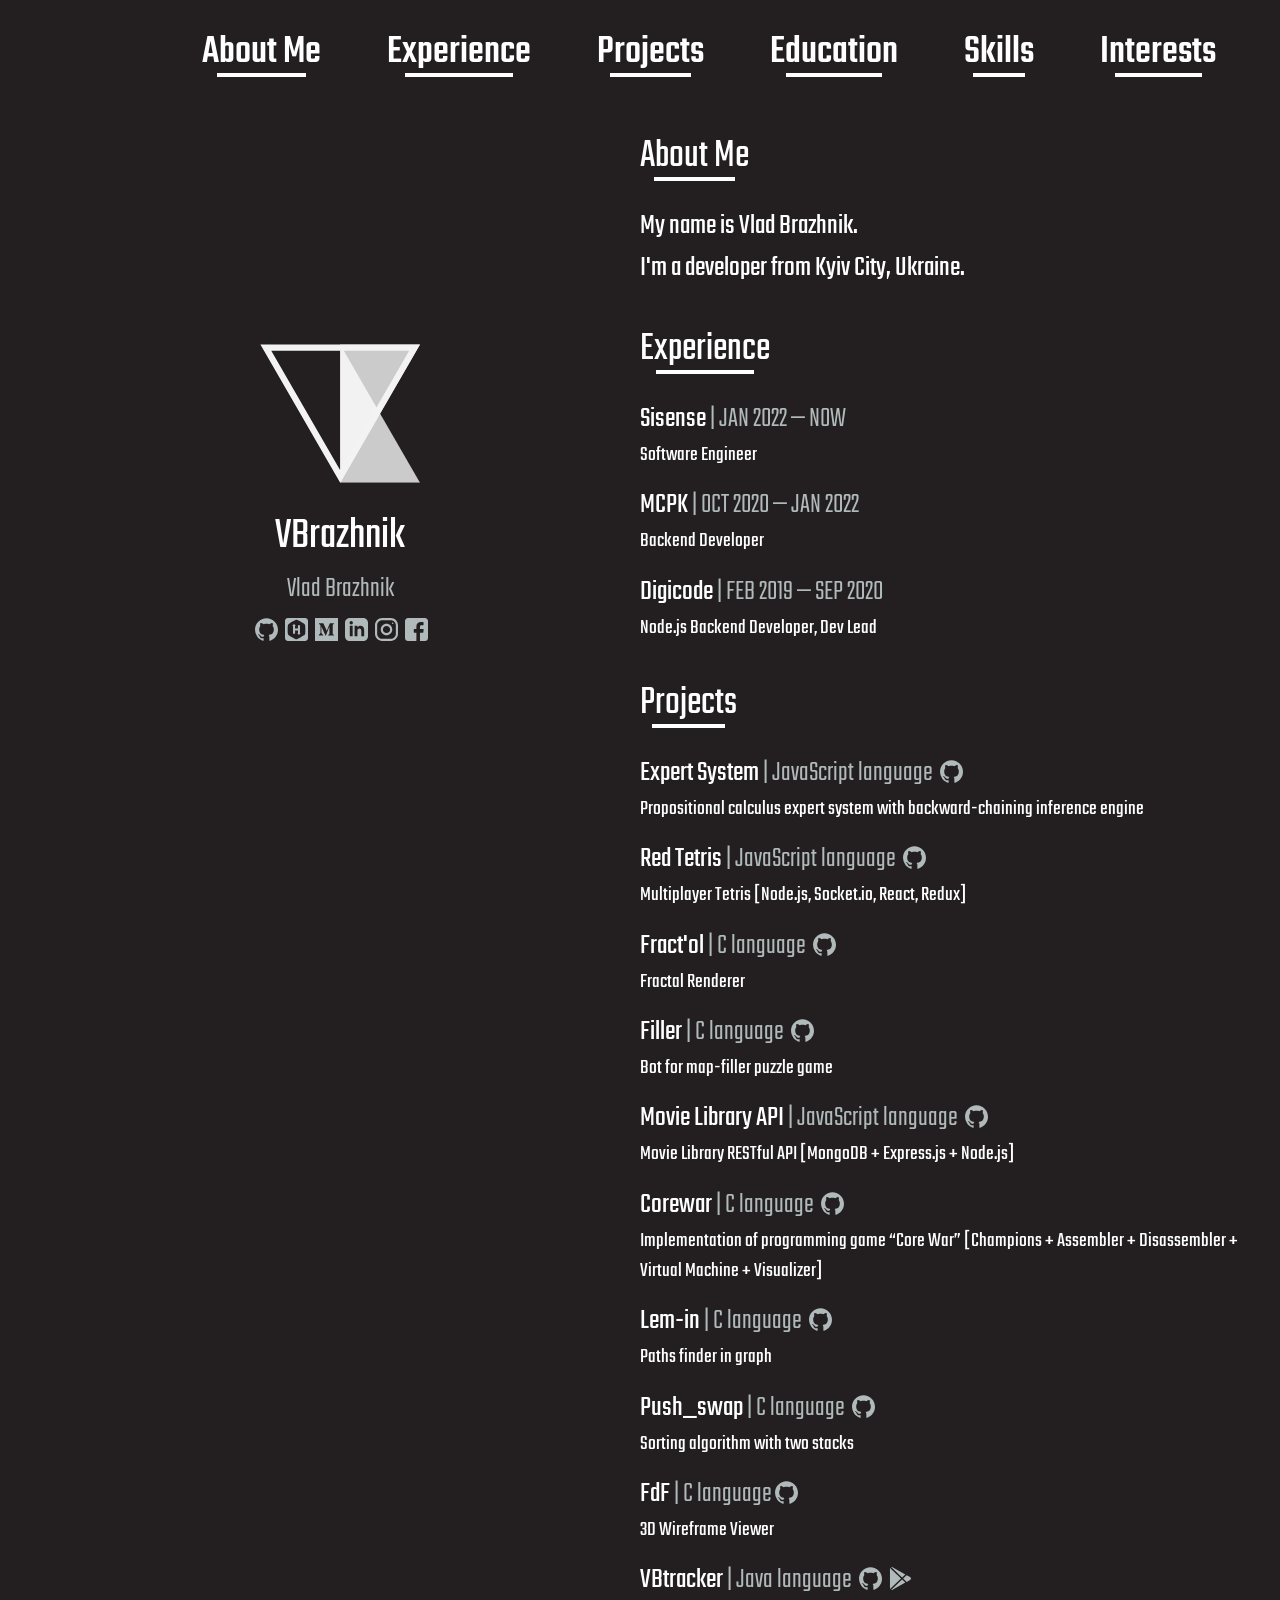
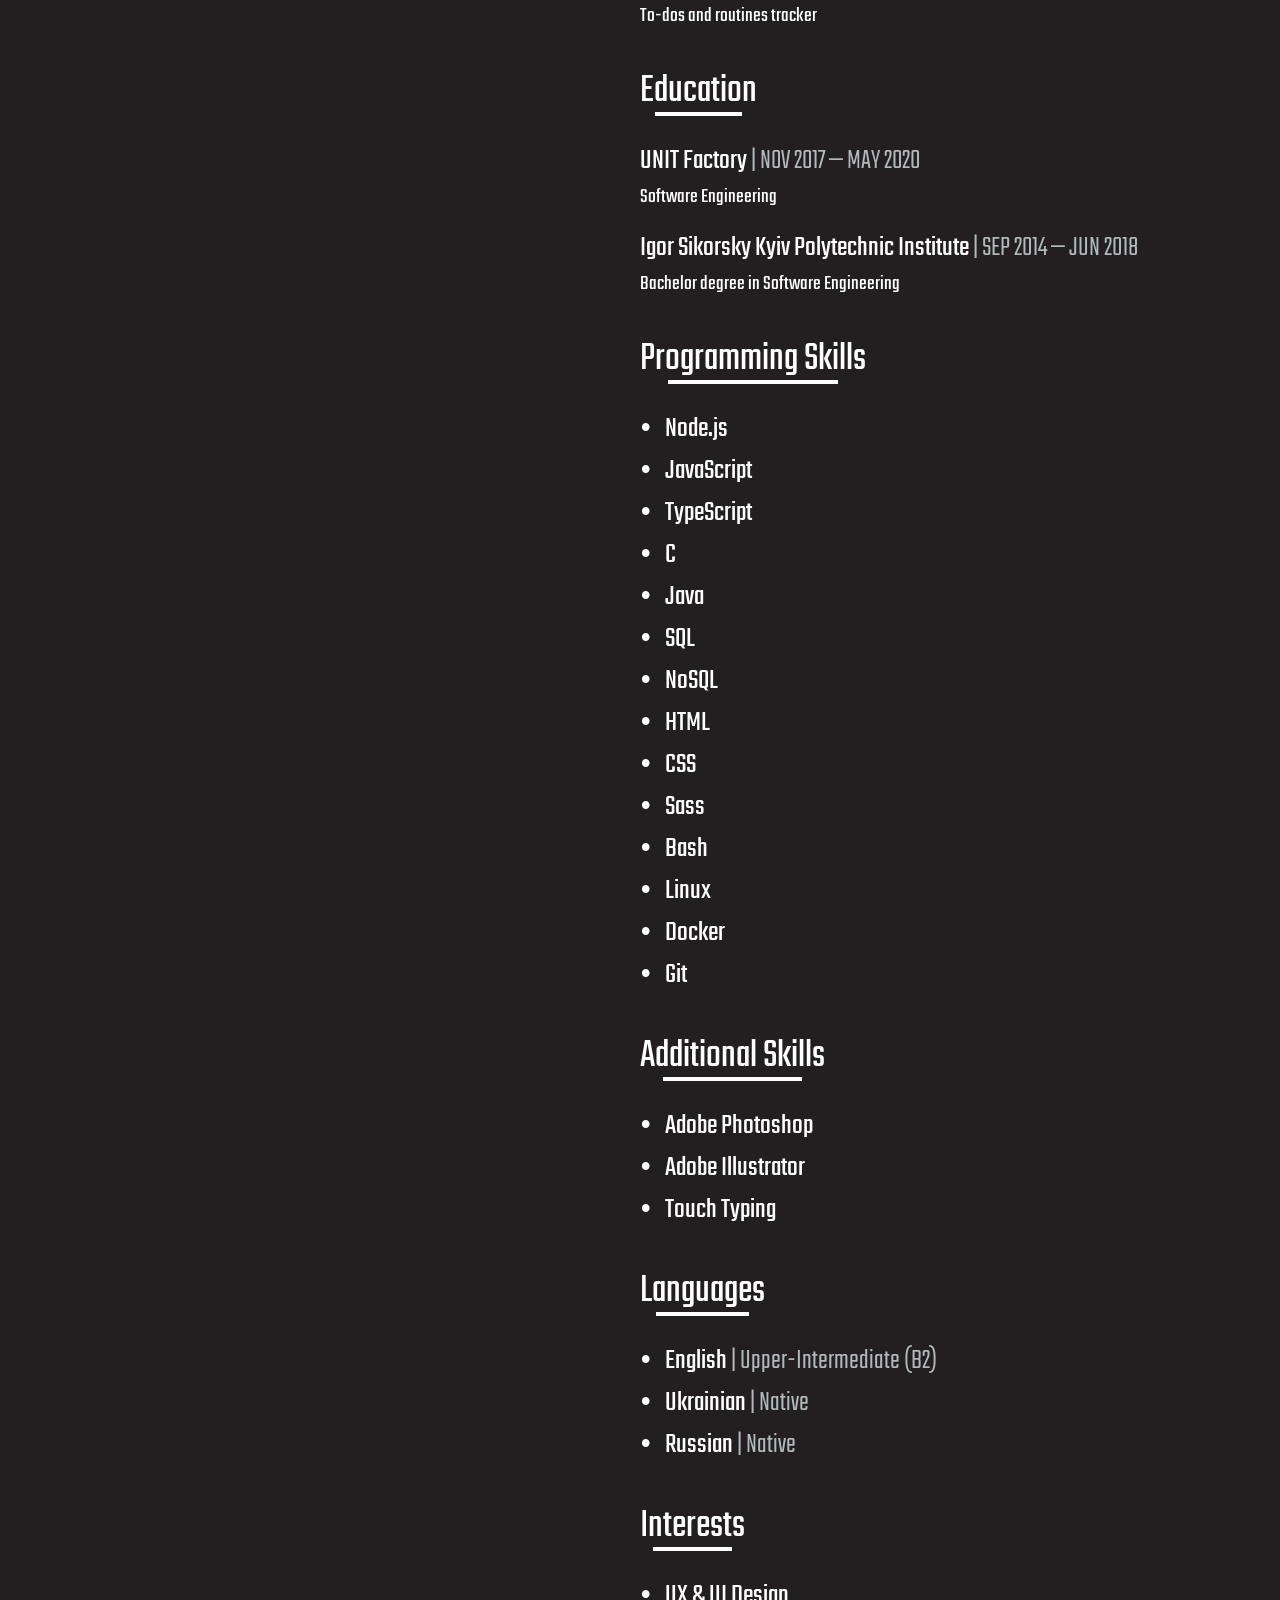
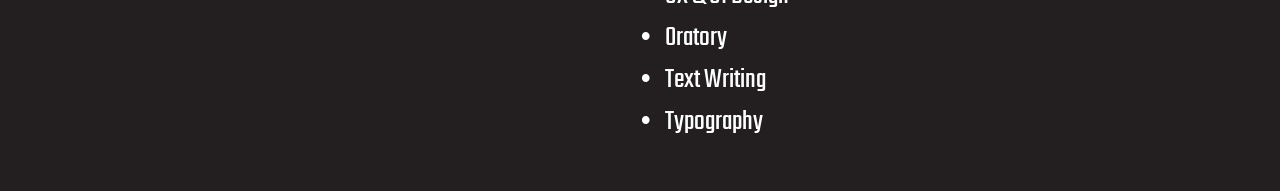
==== index.html @ 912fc884 "v5.3 [Update information]" ====
<!DOCTYPE html>

<html lang="en">

	<head>
		<!-- Charset -->
		<meta charset="utf-8"/>

		<!-- Favicon -->
		<link rel="apple-touch-icon" sizes="180x180" href="./favicon/apple-touch-icon.png"/>
		<link rel="icon" type="image/png" sizes="32x32" href="./favicon/favicon-32x32.png"/>
		<link rel="icon" type="image/png" sizes="16x16" href="./favicon/favicon-16x16.png"/>
		<link rel="manifest" href="./favicon/site.webmanifest"/>
		<link rel="mask-icon" href="./favicon/safari-pinned-tab.svg" color="#1D191A"/>
		<link rel="shortcut icon" href="./favicon/favicon.ico"/>
		<meta name="msapplication-TileColor" content="#1D191A"/>
		<meta name="msapplication-config" content="./favicon/browserconfig.xml"/>
		<meta name="theme-color" content="#FFFFFF"/>

		<!-- Style -->
		<link href="./css/reset.css" rel="stylesheet"/>
		<link href="./css/style.css" rel="stylesheet"/>

		<!-- Title -->
		<title>VBrazhnik</title>

	</head>

	<body>

		<header id="menu" class="scroll">
			<ul>
				<li>
					<a href="#about_me">About Me</a>
					<hr/>
				</li>
				<li>
					<a href="#experience">Experience</a>
					<hr/>
				</li>
				<li>
					<a href="#projects">Projects</a>
					<hr/>
				</li>
				<li>
					<a href="#education">Education</a>
					<hr/>
				</li>
				<li>
					<a href="#programming_skills">Skills</a>
					<hr/>
				</li>
				<li>
					<a href="#interests">Interests</a>
					<hr/>
				</li>
			</ul>
		</header>

		<div id="container">

			<div id="profile">
				<div id="profile_content">
					<img src="./images/logo.svg" id="logo" alt="Logo">
					<p id="name">VBrazhnik</p>
					<p><span class="light">Vlad Brazhnik</span></p>
					<p>
						<a href="https://github.com/VBrazhnik/"><span class="social github"/></a>
						<a href="https://www.hackerrank.com/VBrazhnik/"><span class="social hackerrank"/></a>
						<a href="https://medium.com/@vbrazhnik/"><span class="social medium"/></a>
						<a href="https://www.linkedin.com/in/vbrazhnik/"><span class="social linkedin"/></a>
						<a href="https://instagram.com/vbrazhnik.png/"><span class="social instagram"/></a>
						<a href="https://fb.com/vbrazhnik/"><span class="social fb"/></a>
					</p>
				</div>
			</div>

			<div id="main">

				<div class="title">
					<span class="anchor" id="about_me"></span>
					<h3>About Me</h3>
					<hr/>
				</div>

				<div class="content">
					<p>My name is Vlad Brazhnik.</p>
					<p>I'm a developer from Kyiv City, Ukraine.</p>
				</div>


				<div class="title">
					<span class="anchor" id="experience"></span>
					<h3>Experience</h3>
					<hr/>
				</div>

				<div class="content">
					<dl>
						<dt>Sisense<span class="light"> | JAN 2022 &mdash; NOW</span></dt>
						<dd>Software Engineer</dd>
					</dl>

					<dl>
						<dt>MCPK<span class="light"> | OCT 2020 &mdash; JAN 2022</span></dt>
						<dd>Backend Developer</dd>
					</dl>

					<dl>
						<dt>Digicode<span class="light"> | FEB 2019 &mdash; SEP 2020</span></dt>
						<dd>Node.js Backend Developer, Dev Lead</dd>
					</dl>
				</div>


				<div class="title">
					<span class="anchor" id="projects"></span>
					<h3>Projects</h3>
					<hr/>
				</div>

				<div class="content">
					<dl>
						<dt>Expert System<span class="light"> | JavaScript language </span><a href="https://github.com/VBrazhnik/Expert-System"><span class="social github"/></a></dt>
						<dd>Propositional calculus expert system with backward-chaining inference engine</dd>

						<dt>Red Tetris<span class="light"> | JavaScript language </span><a href="https://github.com/VBrazhnik/Red-Tetris"><span class="social github"/></a></dt>
						<dd>Multiplayer Tetris [Node.js, Socket.io, React, Redux]</dd>

						<dt>Fract'ol<span class="light"> | C language </span><a href="https://github.com/VBrazhnik/Fract-ol"><span class="social github"/></a></dt>
						<dd>Fractal Renderer</dd>

						<dt>Filler<span class="light"> | C language </span><a href="https://github.com/VBrazhnik/Filler"><span class="social github"/></a></dt>
						<dd>Bot for map-filler puzzle game</dd>

						<dt>Movie Library API<span class="light"> | JavaScript language </span><a href="https://github.com/VBrazhnik/Movie-Library-API"><span class="social github"/></a></dt>
						<dd>Movie Library RESTful API [MongoDB + Express.js + Node.js]</dd>

						<dt>Corewar<span class="light"> | C language </span><a href="https://github.com/VBrazhnik/Corewar"><span class="social github"/></a></dt>
						<dd>Implementation of programming game “Core War” [Champions + Assembler + Disassembler + Virtual Machine + Visualizer]</dd>

						<dt>Lem-in<span class="light"> | C language </span><a href="https://github.com/VBrazhnik/Lem_in"><span class="social github"/></a></dt>
						<dd>Paths finder in graph</dd>

						<dt>Push_swap<span class="light"> | C language </span><a href="https://github.com/VBrazhnik/Push_swap"><span class="social github"/></a></dt>
						<dd>Sorting algorithm with two stacks</dd>

						<dt>FdF<span class="light"> | C language</span><a href="https://github.com/VBrazhnik/FdF"><span class="social github"/></a></dt>
						<dd>3D Wireframe Viewer</dd>

						<dt>VBtracker<span class="light"> | Java language </span><a href="https://github.com/VBrazhnik/VBtracker"><span class="social github"/></a> <a href="https://play.google.com/store/apps/details?id=com.vb.tracker.free"><span class="social google-play"/></a></dt>
						<dd>To-dos and routines tracker</dd>
					</dl>
				</div>


				<div class="title">
					<span class="anchor" id="education"></span>
					<h3>Education</h3>
					<hr/>
				</div>

				<div class="content">
					<dl>
						<dt>UNIT Factory<span class="light"> | NOV 2017 &mdash; MAY 2020</span></dt>
						<dd>Software Engineering</dd>
						<dt>Igor Sikorsky Kyiv Polytechnic Institute<span class="light"> | SEP 2014 &mdash; JUN 2018</span></dt>
						<dd>Bachelor degree in Software Engineering</dd>
					</dl>
				</div>


				<div class="title">
					<span class="anchor" id="programming_skills"></span>
					<h3>Programming Skills</h3>
					<hr/>
				</div>

				<div class="content">
					<ul>
						<li>
							<p>Node.js</p>
						</li>
						<li>
							<p>JavaScript</p>
						</li>
						<li>
							<p>TypeScript</p>
						</li>
						<li>
							<p>C</p>
						</li>
						<li>
							<p>Java</p>
						</li>
						<li>
							<p>SQL</p>
						</li>
						<li>
							<p>NoSQL</p>
						</li>
						<li>
							<p>HTML</p>
						</li>
						<li>
							<p>CSS</p>
						</li>
						<li>
							<p>Sass</p>
						</li>
						<li>
							<p>Bash</p>
						</li>
						<li>
							<p>Linux</p>
						</li>
						<li>
							<p>Docker</p>
						</li>
						<li>
							<p>Git</p>
						</li>
					</ul>
				</div>


				<div class="title">
					<span class="anchor" id="additional_skills"></span>
					<h3>Additional Skills</h3>
					<hr/>
				</div>

				<div class="content">
					<ul>
						<li>
							<p>Adobe Photoshop</p>
						</li>
						<li>
							<p>Adobe Illustrator</p>
						</li>
						<li>
							<p>Touch Typing</p>
						</li>
					</ul>
				</div>


				<div class="title">
					<span class="anchor" id="languages"></span>
					<h3>Languages</h3>
					<hr/>
				</div>

				<div class="content">
					<ul>
						<li>
							<p>English<span class="light"> | Upper-Intermediate (B2)</span></p>
						</li>
						<li>
							<p>Ukrainian<span class="light"> | Native</span></p>
						</li>
						<li>
							<p>Russian<span class="light"> | Native</span></p>
						</li>
					</ul>
				</div>


				<div class="title">
					<span class="anchor" id="interests"></span>
					<h3>Interests</h3>
					<hr/>
				</div>

				<div class="content">
					<ul>
						<li>
							<p>UX &amp; UI Design</p>
						</li>
						<li>
							<p>Oratory</p>
						</li>
						<li>
							<p>Text Writing</p>
						</li>
						<li>
							<p>Typography</p>
						</li>
					</ul>
				</div>

				<div id="footer"/>

			</div>

		</div>

	</body>

</html>
---- css/style.css ----
@font-face {
	font-family: 'Teko';
	src: url(../fonts/Teko/Teko-Light.ttf);
	font-weight: 300;
}

@font-face {
	font-family: 'Teko';
	src: url(../fonts/Teko/Teko-Regular.ttf);
	font-weight: 400;
}

@font-face {
	font-family: 'Teko';
	src: url(../fonts/Teko/Teko-Medium.ttf);
	font-weight: 500;
}

html,
body {
	height: 100%;
	background-color: #231f20;
	font-family: 'Teko', sans-serif;
	color: #ffffff;
}

/* Menu */

.scroll {
	white-space: nowrap;
	overflow-x: auto;
	-webkit-overflow-scrolling: touch;
	-ms-overflow-style: -ms-autohiding-scrollbar;
	scrollbar-width: none; /* For Firefox */
}

.scroll::-webkit-scrollbar {
	display: none;
}

#menu {
	position: fixed;
	width: 100%;
	top: 0;
	padding: 1.5em 0;
	background-color: #231f20;
	text-align: right;
	z-index: 10;
}

#menu ul li {
	display: inline-block;
	margin-right: 4em;
	text-align: center;
	font-weight: 500;
}

#menu ul:first-of-type {
	margin-left: 4em;
}

#menu ul li:hover {
	opacity: 0.77;
}

#menu ul li a {
	display: inline-block;
	text-decoration: none;
	font-size: 2.5em;
	color: #ffffff;
}

#menu ul li hr {
	width: 75%;
	height: 0.25em;
	margin: -0.5em auto;
	border: 0;
	background-color: #ffffff;
}

/* Container */

#container {
	max-width: 75em;
	height: calc(100% - 6em);
	margin: 6em auto;
}

/* Profile */

#profile {
	width: 50%;
	height: 100%;
	float: left;
	text-align: center;
	display: -ms-flexbox;
	display: -webkit-flex;
	display: flex;
	-ms-flex-align: center;
	-webkit-align-items: center;
	-webkit-box-align: center;
	align-items: center;
	justify-content: center;
}

#profile_content {
	position: fixed;
}

#profile_content #logo {
	width: 10em;
}

#profile_content #name {
	font-size: 2.8em;
	margin-top: 0.3em;
}

#profile_content p {
	text-align: center;
	font-size: 1.8em;
}

/* Main */

#main {
	width: 50%;
	float: right;
	margin-bottom: 3em;
}

#main .title {
	display: inline-block;
	margin-top: 2em;
	margin-bottom: 1em;
}

#main .title h3 {
	font-size: 2.5em;
}

#main .title hr {
	border: 0;
	height: 0.25em;
	background-color: #ffffff;
	width: 75%;
	margin: -0.5em auto;
}

#main .content {
	margin-top: 1em;
}

#main .content p {
	font-size: 1.8em;
}

#main .content dt {
	margin-top: 0.5em;
	font-size: 1.8em;
}

#main .content dd {
	font-weight: 400;
	font-size: 1.3em;
}

#main .content ul li:before {
	content: '\2022';
	margin-right: 0.4em;
	font-size: 1.8em;
}

#main .content ul li p {
	font-size: 1.8em;
	display: inline-block;
	margin-right: 0.5em;
}

.anchor {
	display: block;
	height: 7.5em;
	margin-top: -7.5em;
	visibility: hidden;
}

.light {
	font-weight: 300;
	color: #b1baba;
}

/* Footer */

#footer {
	height: 3em;
}

/* Icons */

.social:before {
	vertical-align: middle;
	display: inline-block;
	content: '';
	background-repeat: no-repeat;
	background-size: 0.8em 0.8em;
	height: 0.8em;
	width: 0.8em;
	margin-bottom: 0.1em;
	margin-left: 0.1em;
}

.social:hover {
	filter: brightness(1.5);
}

.github:before {
	background-image: url('../images/github.svg');
}

.hackerrank:before {
	background-image: url('../images/hackerrank.svg');
}

.medium:before {
	background-image: url('../images/medium.svg');
}

.linkedin:before {
	background-image: url('../images/linkedin.svg');
}

.instagram:before {
	background-image: url('../images/instagram.svg');
}

.fb:before {
	background-image: url('../images/fb.svg');
}

.google-play:before {
	background-image: url('../images/google-play.svg');
}

/* Mobile */

@media only screen and (max-device-width: 600px) {
	/* Menu */

	#menu {
		padding: 3em 0;
	}

	#menu ul li {
		margin-right: 6em;
	}

	#menu ul:first-of-type {
		margin-left: 4em;
	}

	#menu ul li:last-of-type {
		margin-right: 4em;
	}

	#menu ul li a {
		font-size: 6em;
	}

	#menu ul li hr {
		height: 0.55em;
	}

	/* Container */

	#container {
		height: calc(100% - 17em);
		margin: 17em auto;
	}

	/* Profile */

	#profile {
		width: 100%;
		height: 40em;
		margin-top: 4em;
	}

	#profile_content {
		position: relative;
	}

	#profile_content #logo {
		width: 20em;
	}

	#profile_content #name {
		font-size: 6em;
		margin-top: 0.7em;
	}

	#profile_content p {
		font-size: 4em;
	}

	/* Main */

	#main {
		width: -moz-fit-content;
		width: fit-content;
		float: left;
		margin: 3em 4em 5em 4em;
	}

	#main .title h3 {
		font-size: 5.5em;
	}

	#main .title hr {
		height: 0.5em;
	}

	#main .content {
		margin-top: 2em;
	}

	#main .content p {
		font-size: 4em;
	}

	#main .content dt {
		margin-top: 0.5em;
		font-size: 4em;
	}

	#main .content dd {
		font-size: 3em;
	}

	#main .content ul li::before {
		font-size: 4em;
	}

	#main .content ul li p {
		font-size: 4em;
	}

	.anchor {
		height: 15em;
		margin-top: -15em;
	}

	/* Footer */

	#footer {
		height: 5em;
	}
}
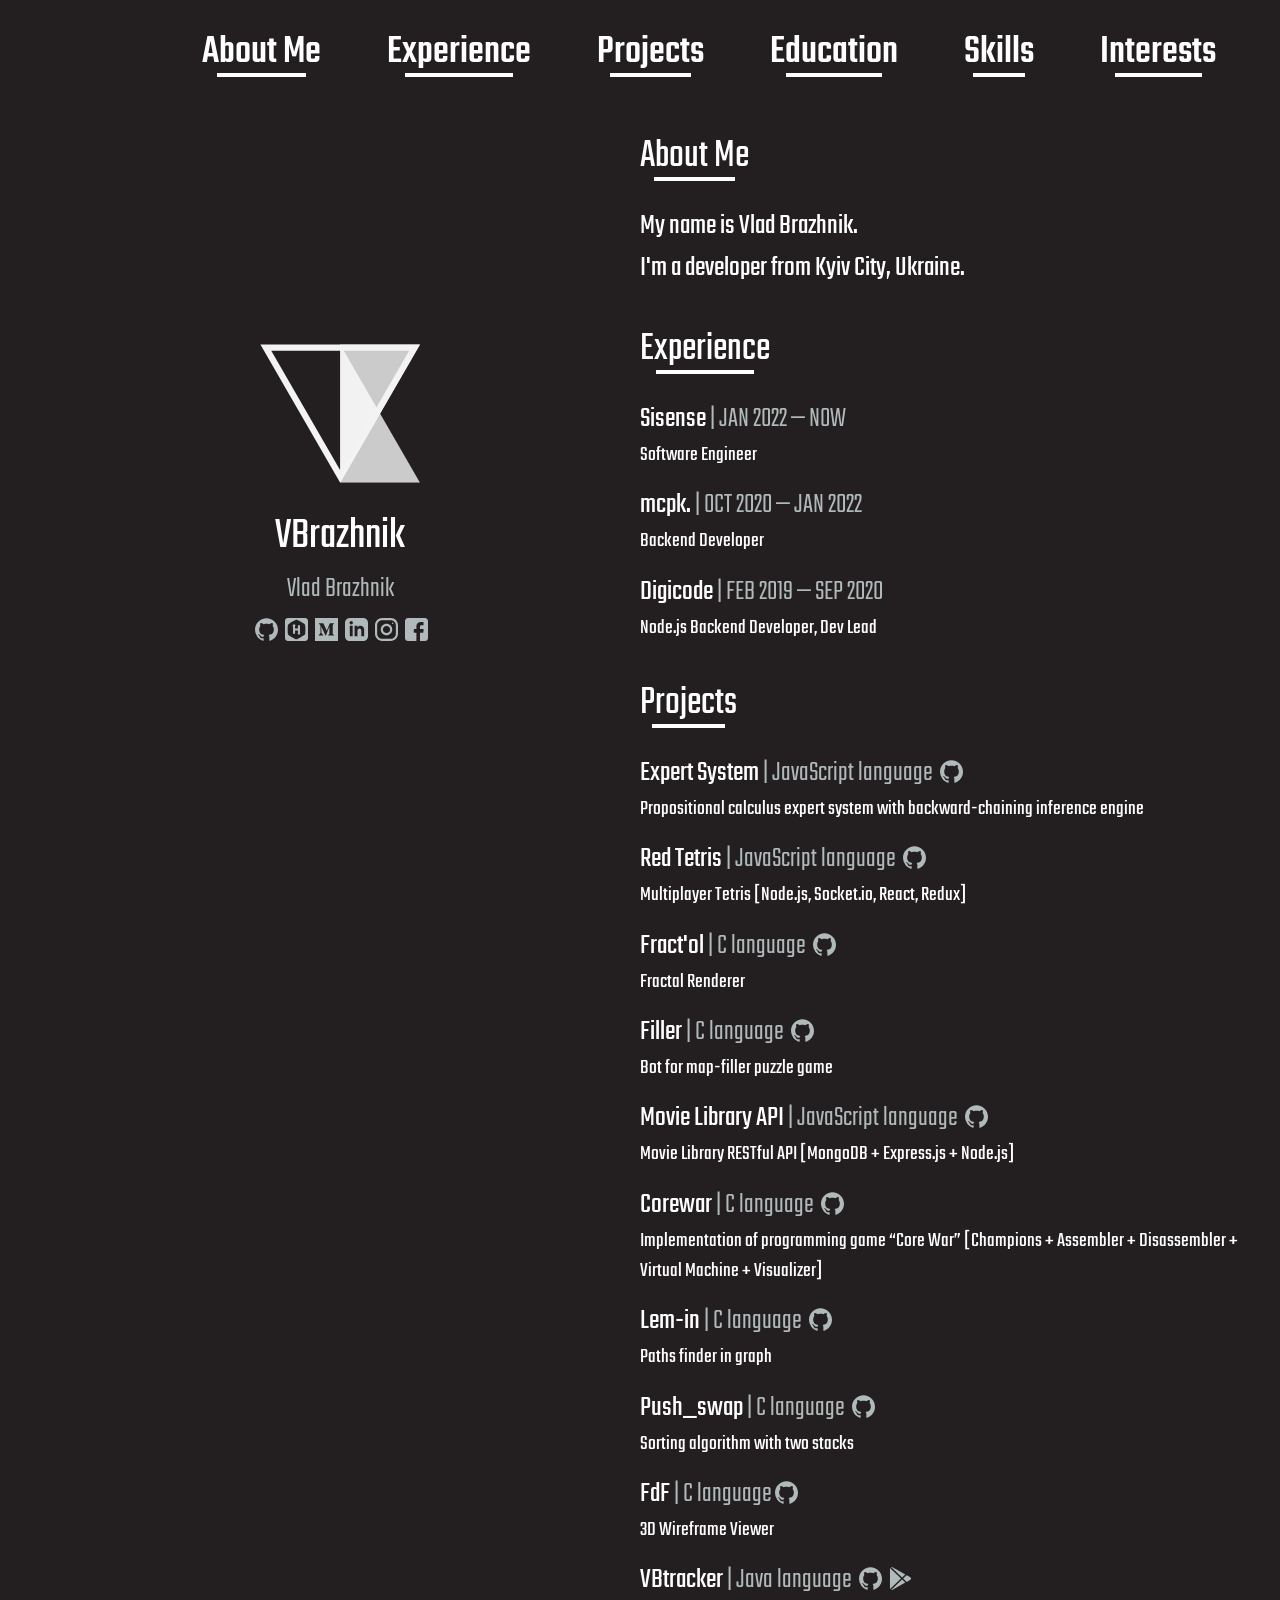
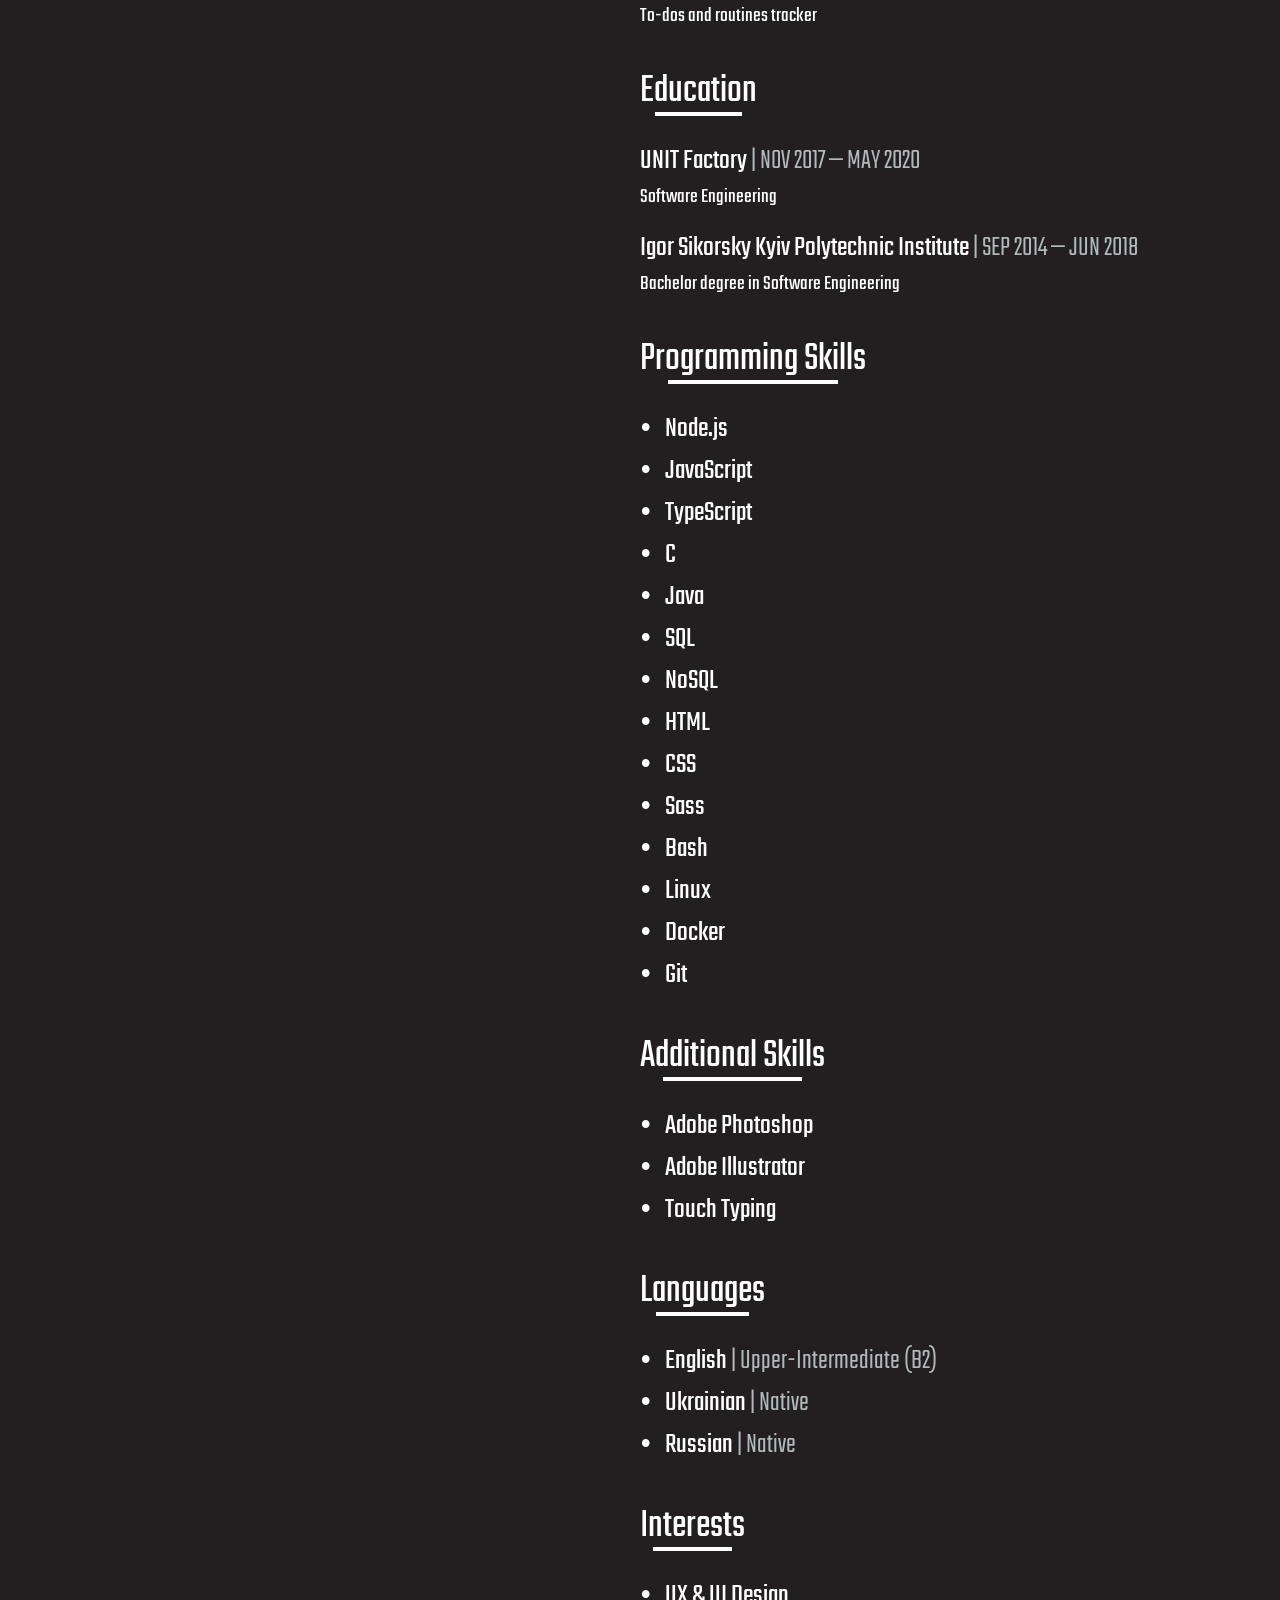
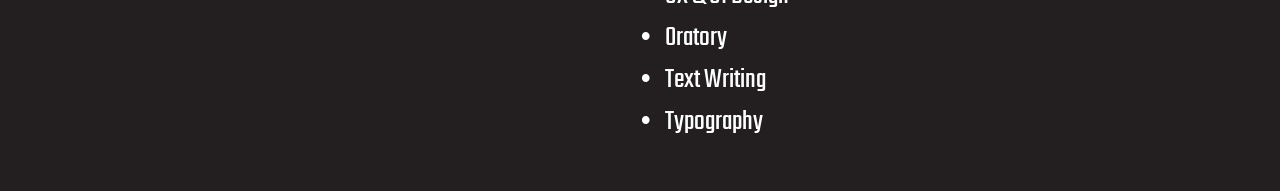
==== commit 2c434a07: "v5.4 [Update information]" ====
--- a/index.html
+++ b/index.html
@@ -102,7 +102,7 @@
 					</dl>
 
 					<dl>
-						<dt>MCPK<span class="light"> | OCT 2020 &mdash; JAN 2022</span></dt>
+						<dt>mcpk.<span class="light"> | OCT 2020 &mdash; JAN 2022</span></dt>
 						<dd>Backend Developer</dd>
 					</dl>
 
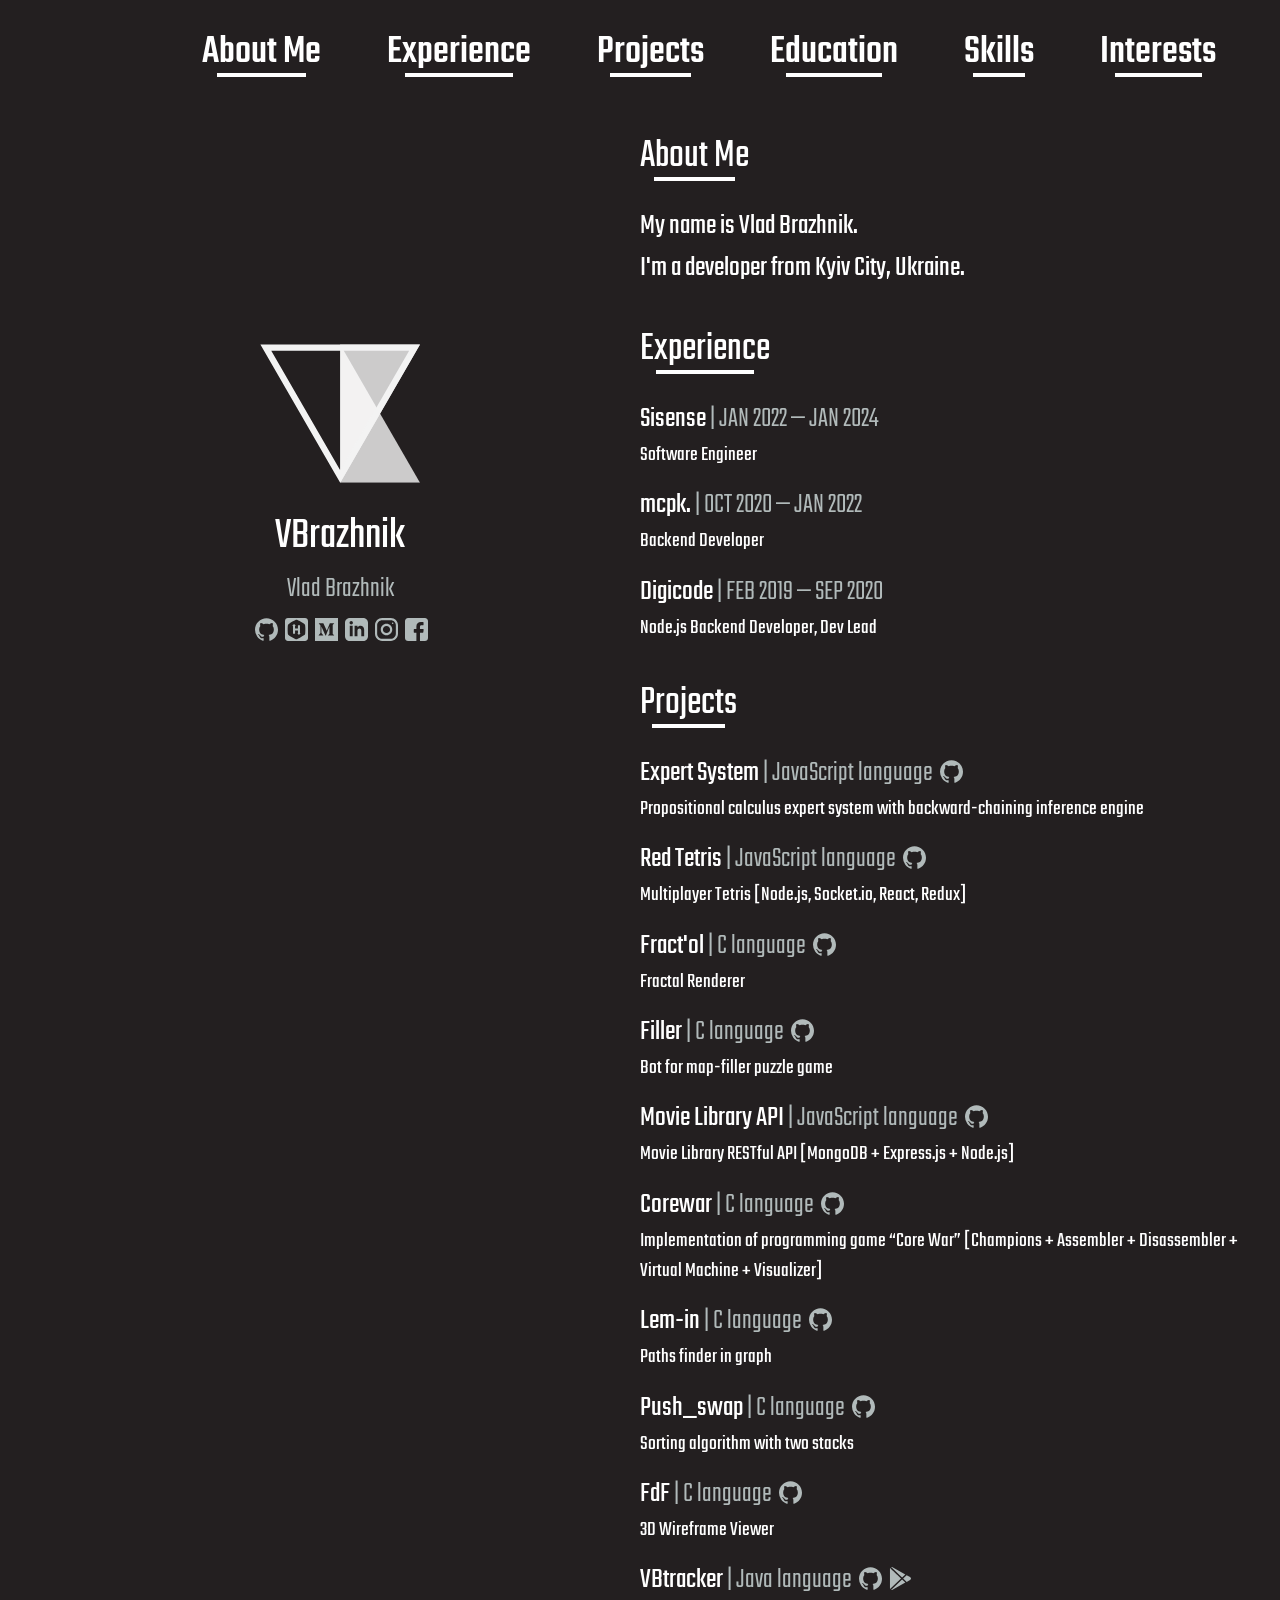
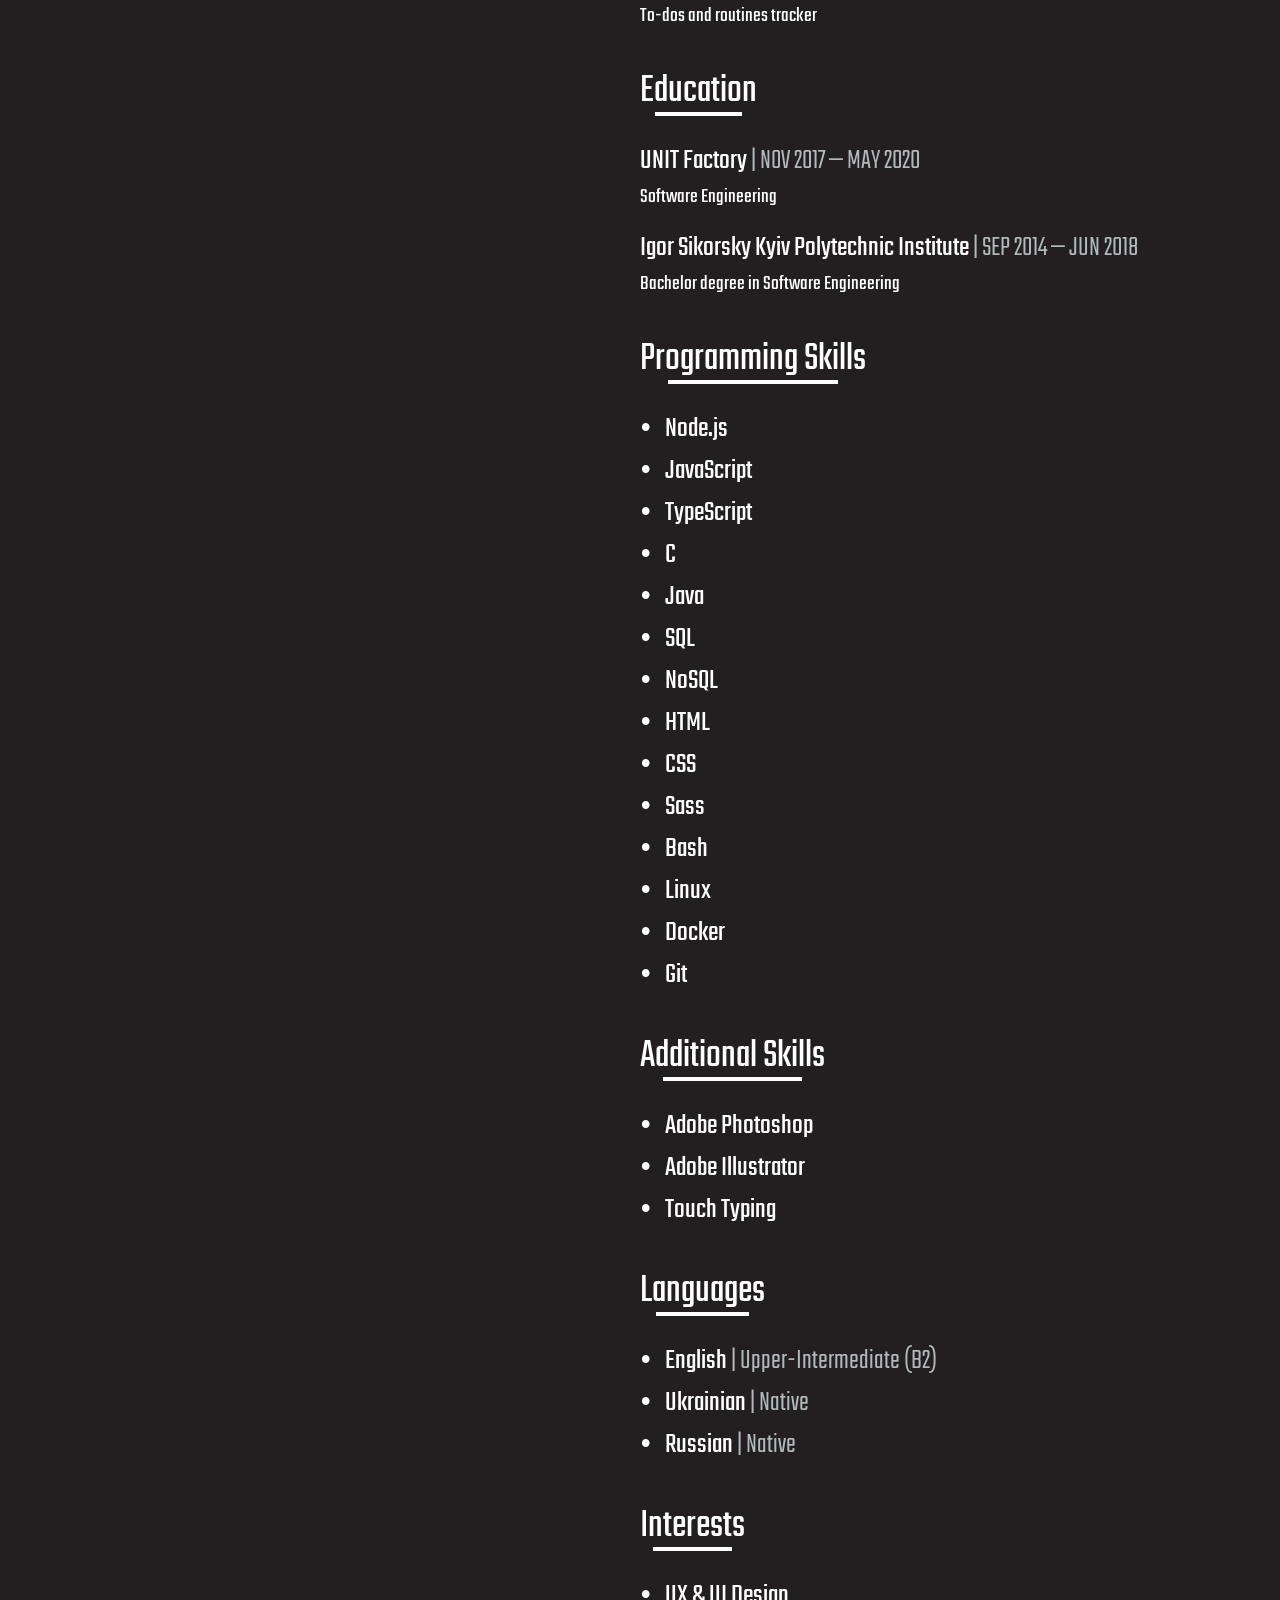
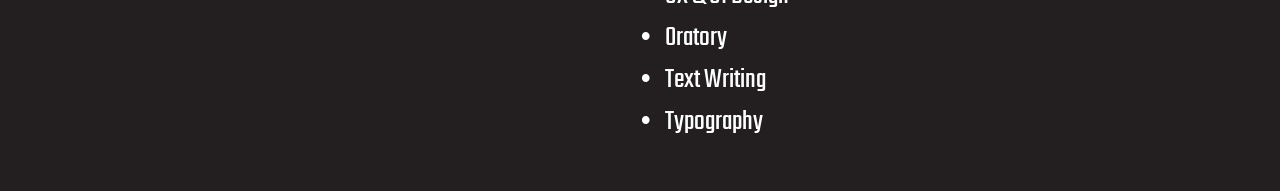
==== commit fe15bc70: "v5.5 [Update information]" ====
--- a/index.html
+++ b/index.html
@@ -97,7 +97,7 @@
 
 				<div class="content">
 					<dl>
-						<dt>Sisense<span class="light"> | JAN 2022 &mdash; NOW</span></dt>
+						<dt>Sisense<span class="light"> | JAN 2022 &mdash; JAN 2024</span></dt>
 						<dd>Software Engineer</dd>
 					</dl>
 
@@ -145,7 +145,7 @@
 						<dt>Push_swap<span class="light"> | C language </span><a href="https://github.com/VBrazhnik/Push_swap"><span class="social github"/></a></dt>
 						<dd>Sorting algorithm with two stacks</dd>
 
-						<dt>FdF<span class="light"> | C language</span><a href="https://github.com/VBrazhnik/FdF"><span class="social github"/></a></dt>
+						<dt>FdF<span class="light"> | C language </span><a href="https://github.com/VBrazhnik/FdF"><span class="social github"/></a></dt>
 						<dd>3D Wireframe Viewer</dd>
 
 						<dt>VBtracker<span class="light"> | Java language </span><a href="https://github.com/VBrazhnik/VBtracker"><span class="social github"/></a> <a href="https://play.google.com/store/apps/details?id=com.vb.tracker.free"><span class="social google-play"/></a></dt>
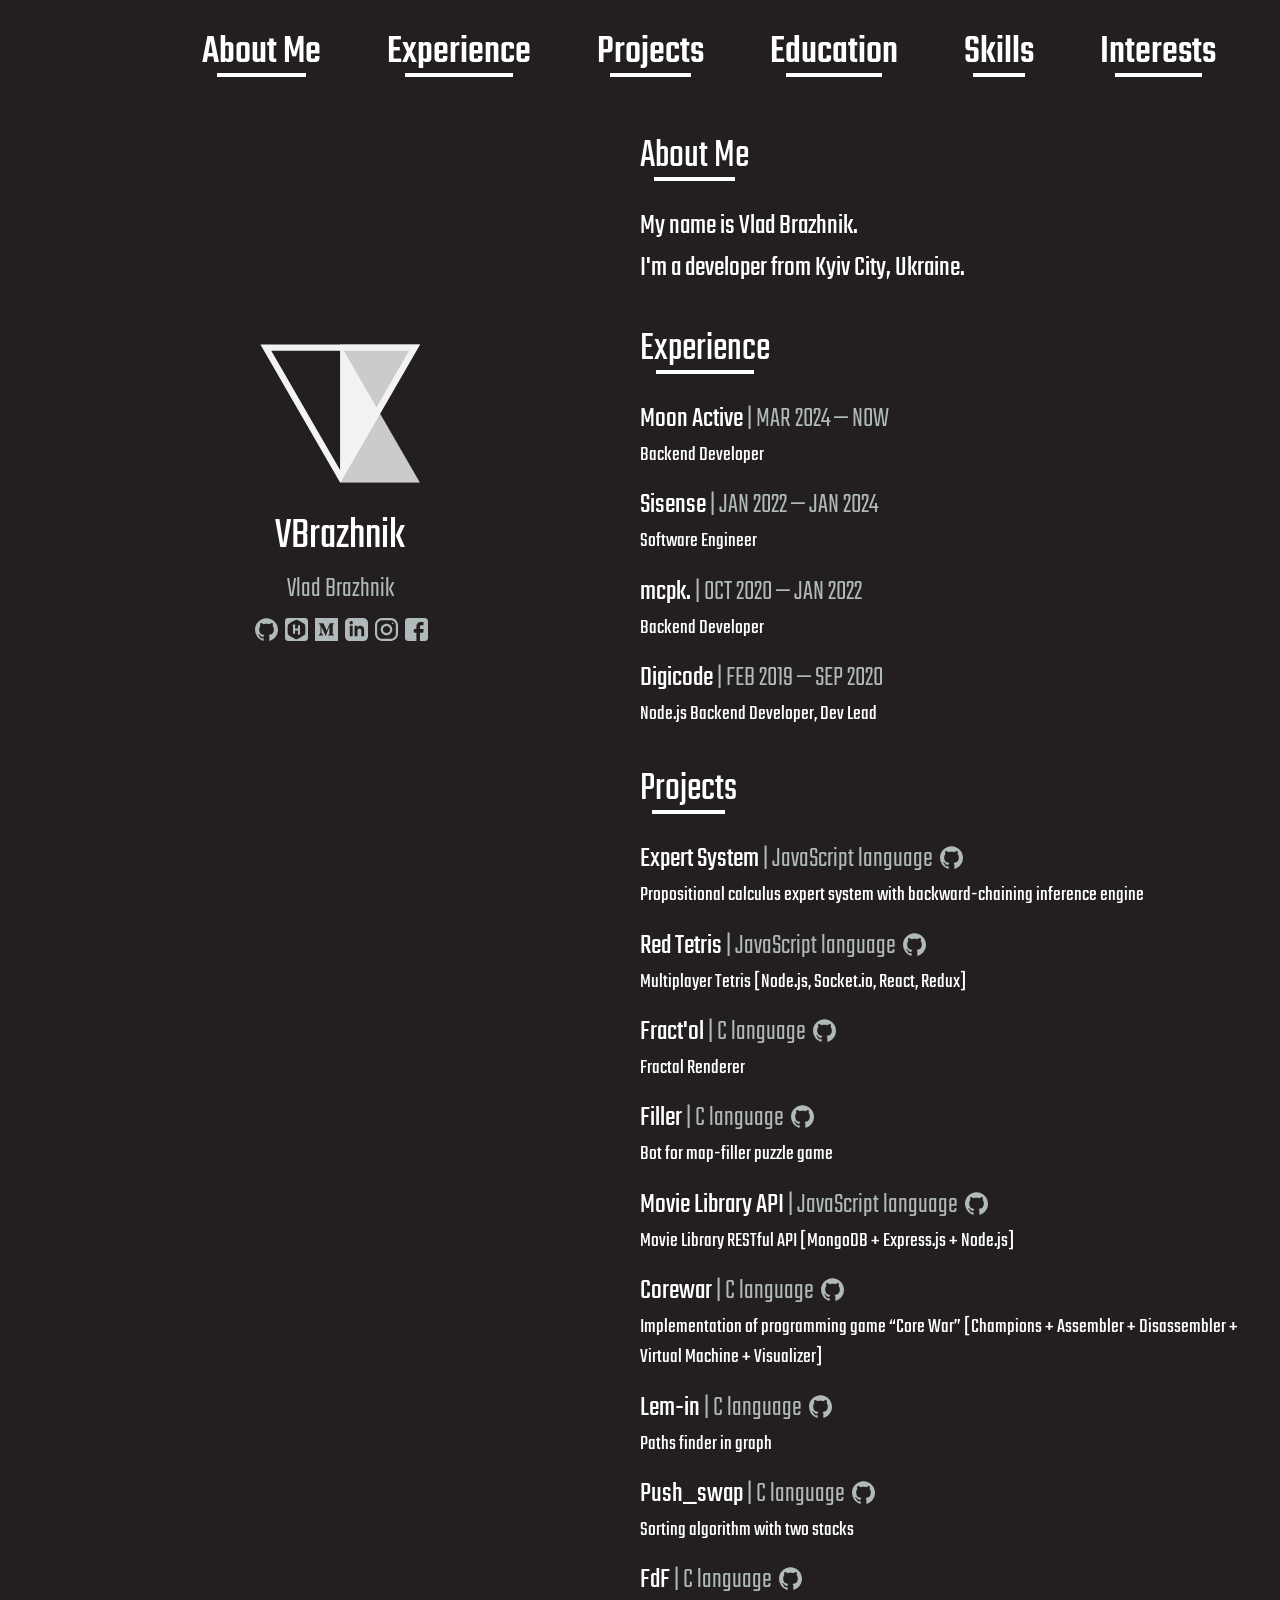
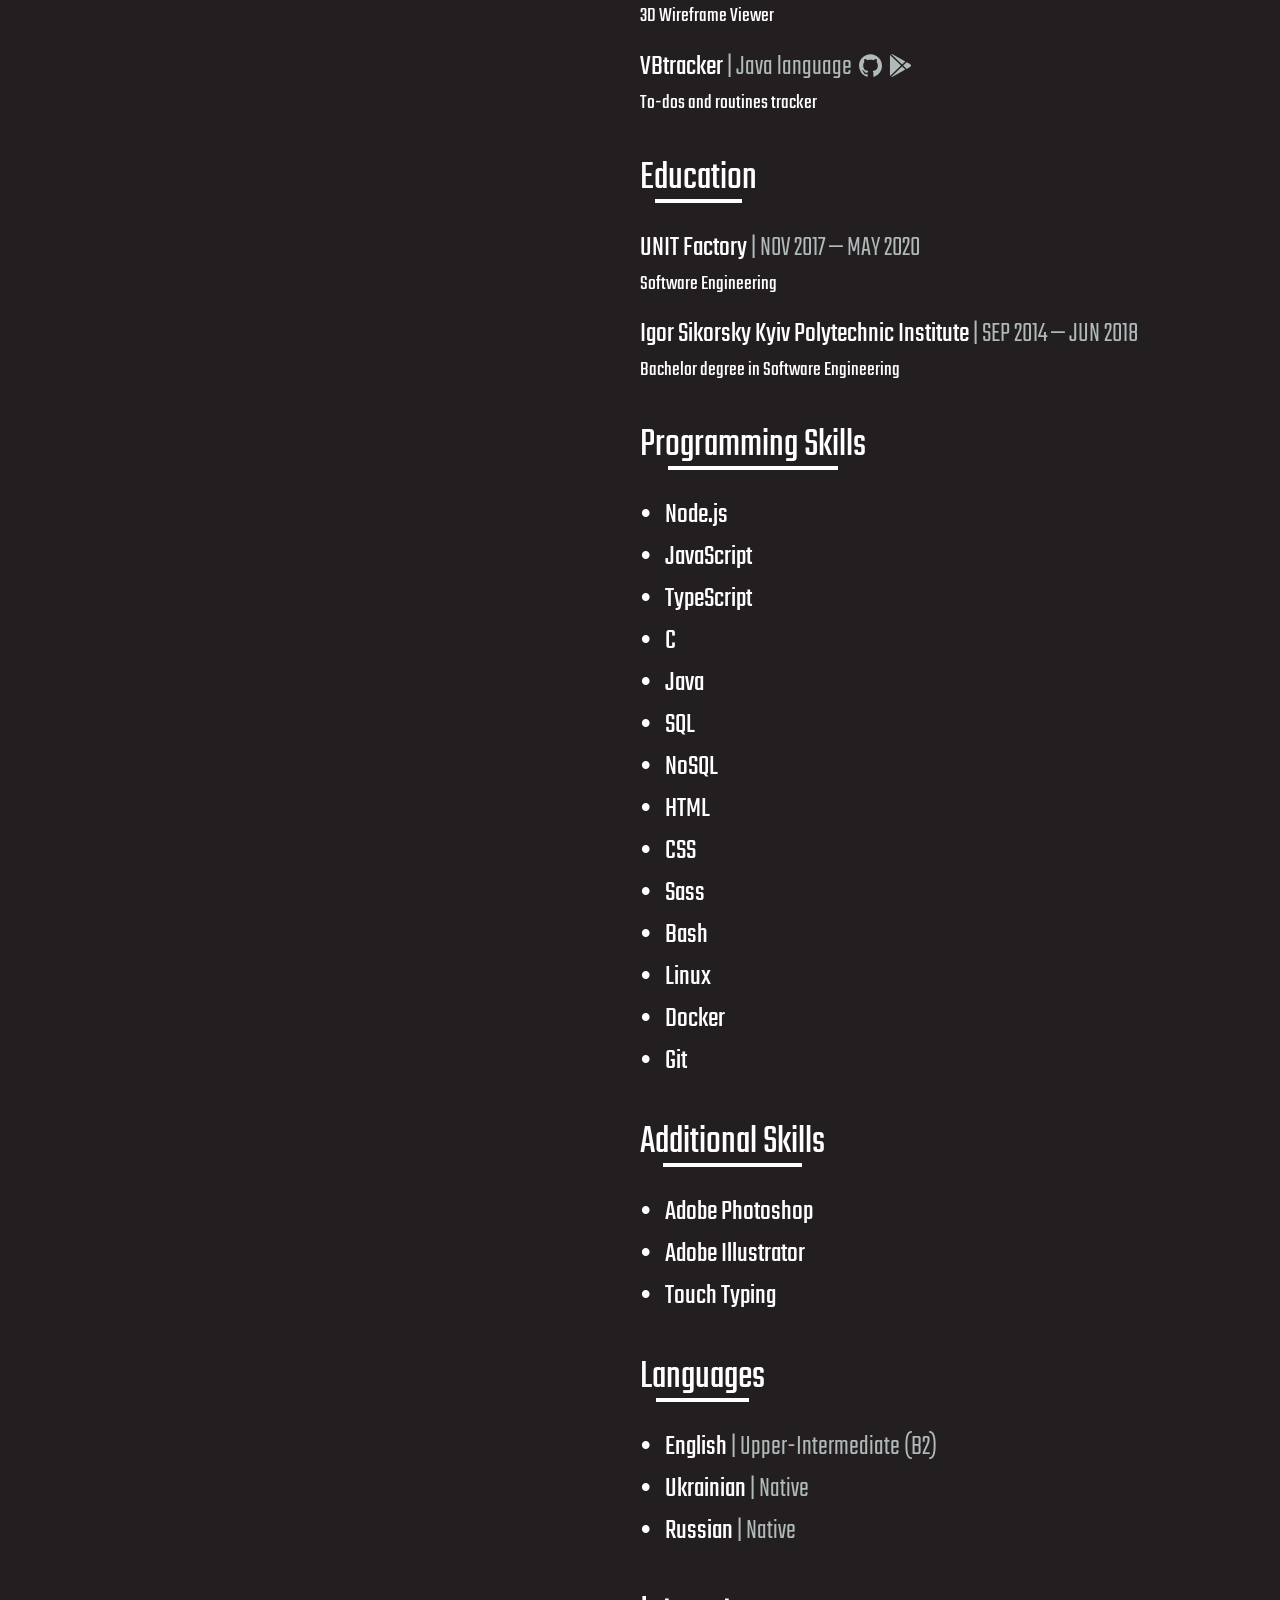
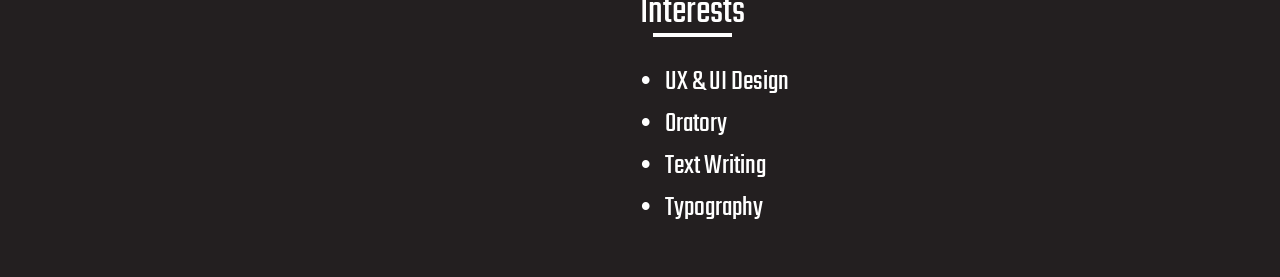
==== commit 9e8fd239: "v5.6 [Update information]" ====
--- a/index.html
+++ b/index.html
@@ -97,6 +97,11 @@
 
 				<div class="content">
 					<dl>
+						<dt>Moon Active<span class="light"> | MAR 2024 &mdash; NOW</span></dt>
+						<dd>Backend Developer</dd>
+					</dl>
+
+					<dl>
 						<dt>Sisense<span class="light"> | JAN 2022 &mdash; JAN 2024</span></dt>
 						<dd>Software Engineer</dd>
 					</dl>
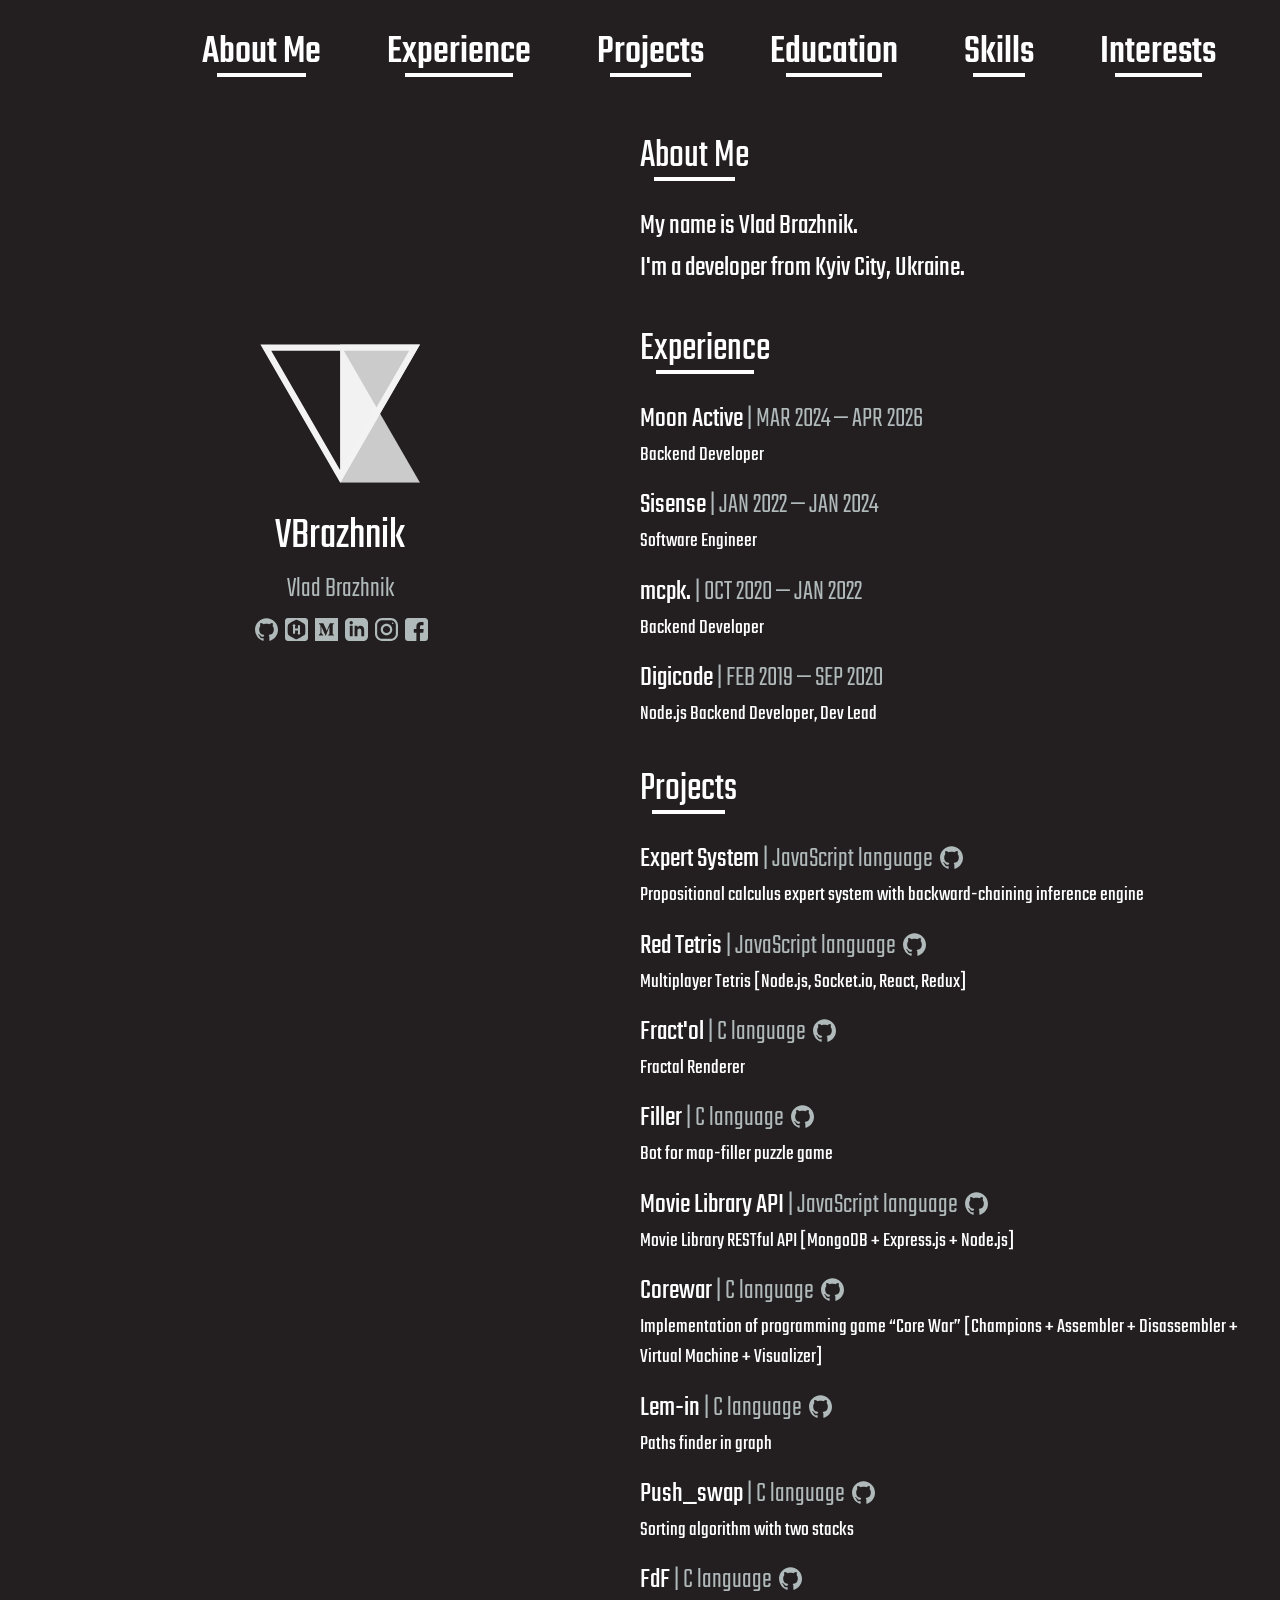
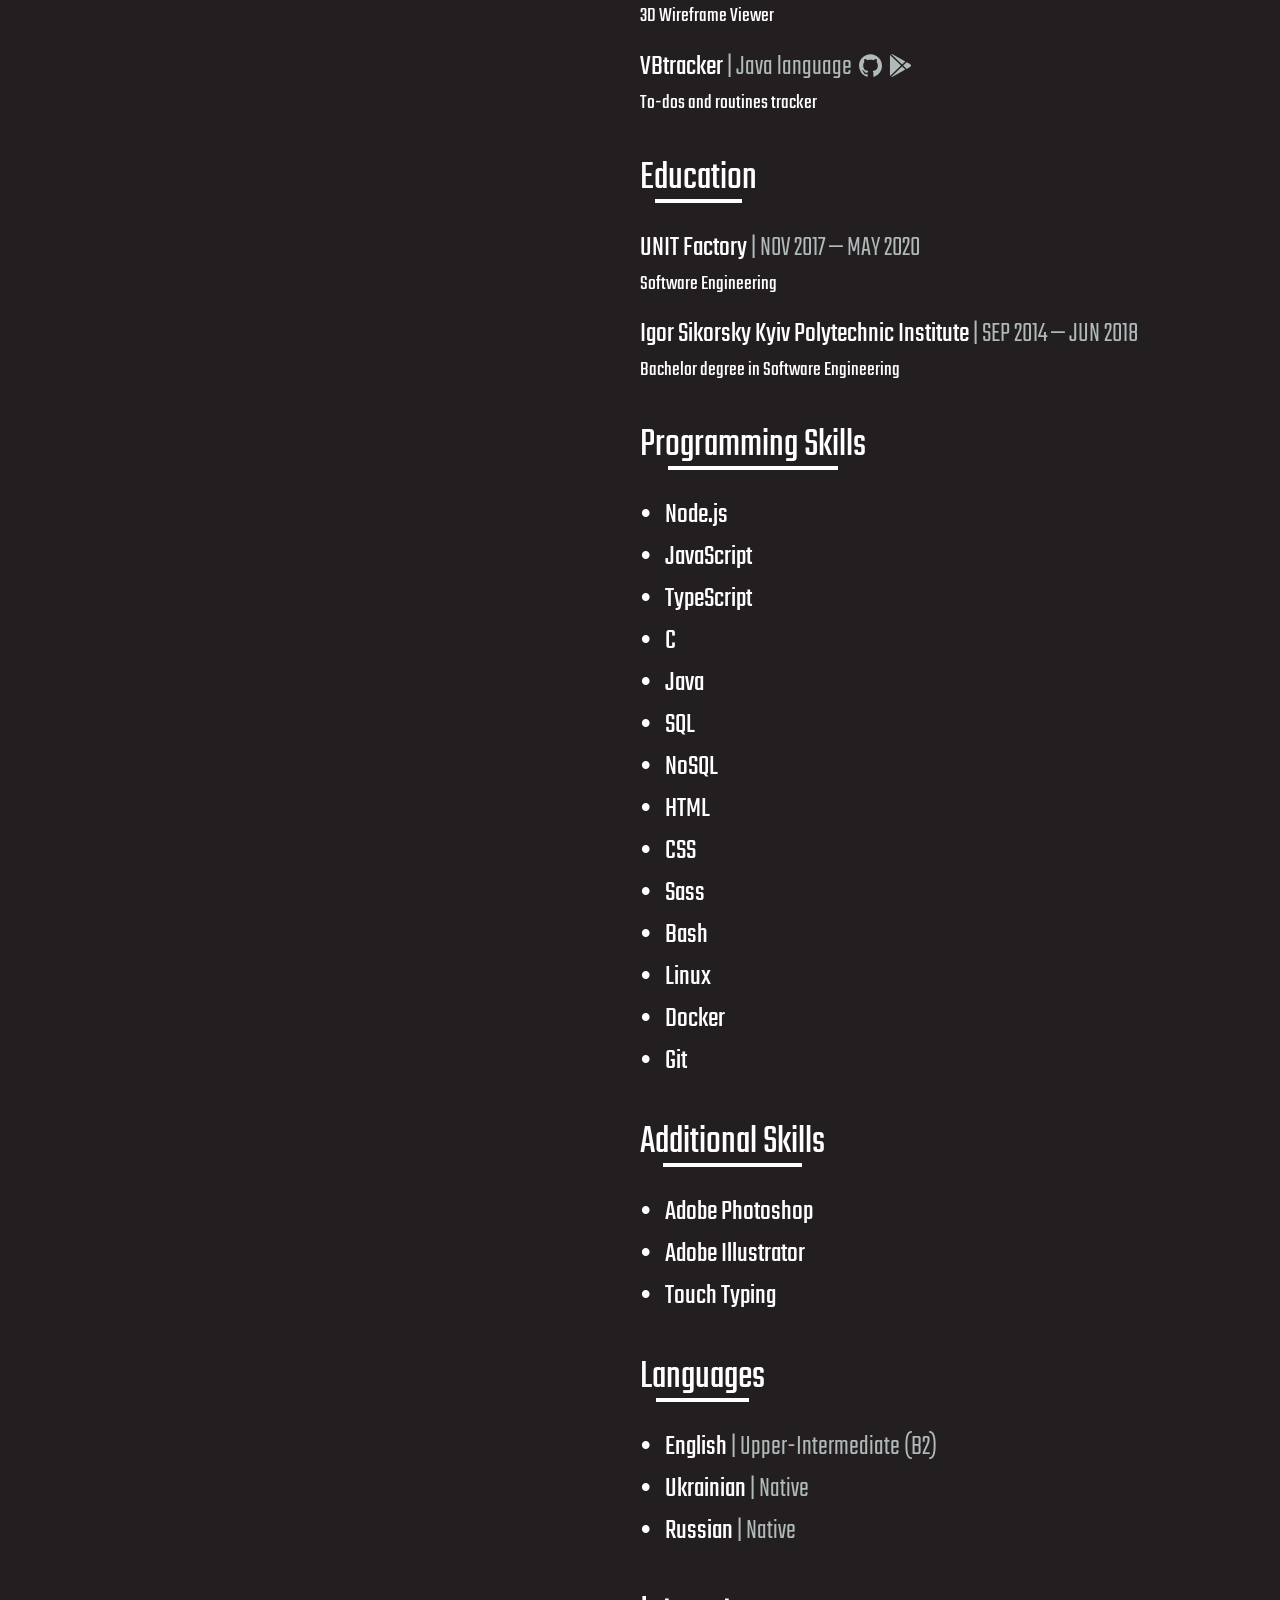
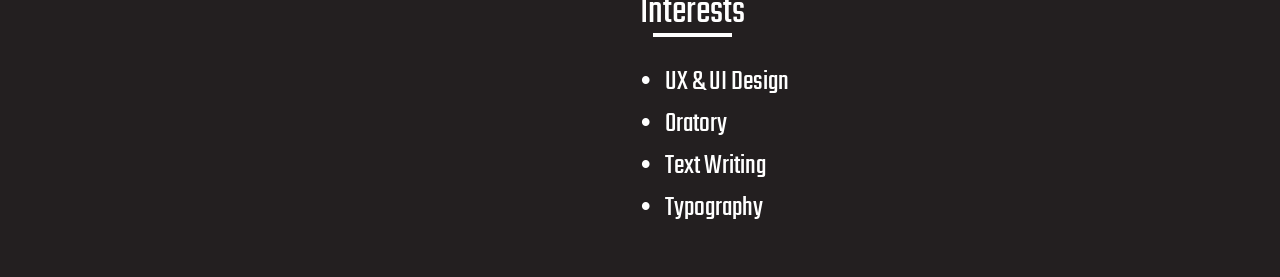
==== commit 259f52d9: "v5.7 [Update information]" ====
--- a/index.html
+++ b/index.html
@@ -97,7 +97,7 @@
 
 				<div class="content">
 					<dl>
-						<dt>Moon Active<span class="light"> | MAR 2024 &mdash; NOW</span></dt>
+						<dt>Moon Active<span class="light"> | MAR 2024 &mdash; APR 2026</span></dt>
 						<dd>Backend Developer</dd>
 					</dl>
 
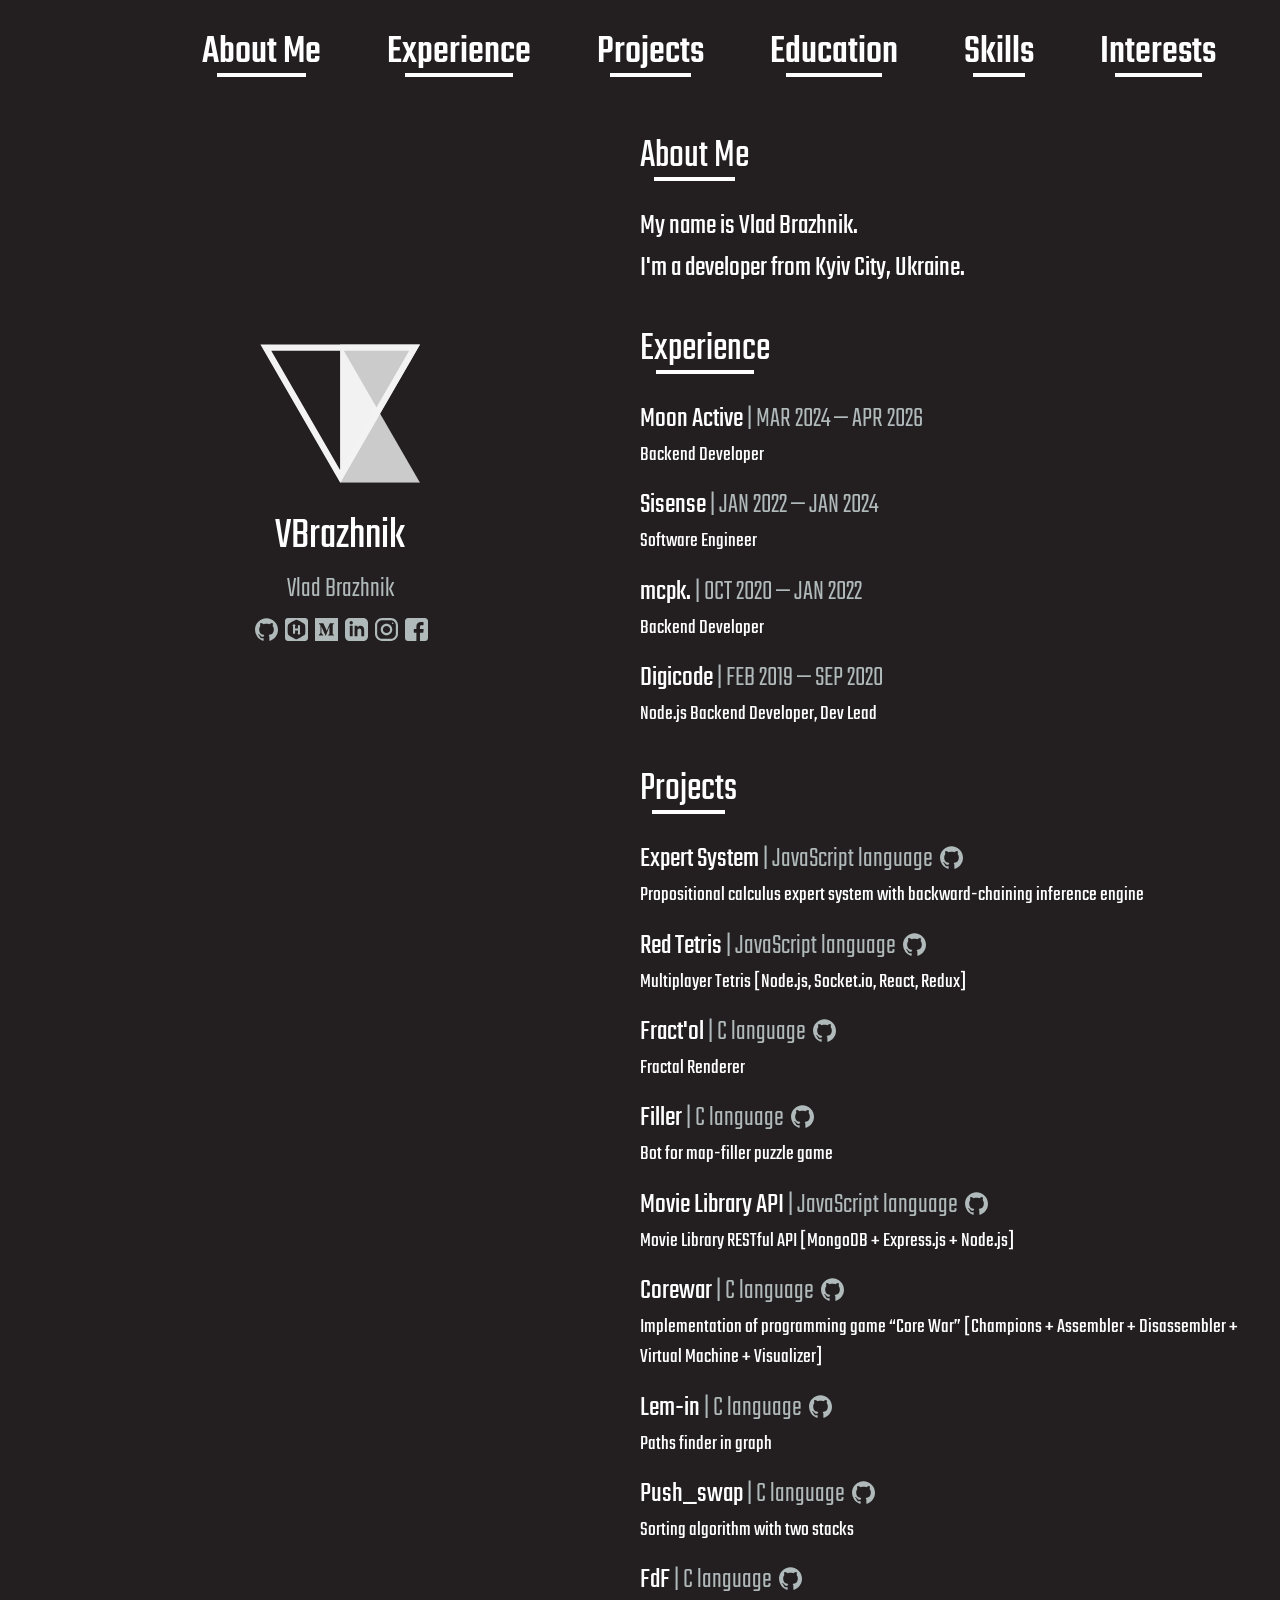
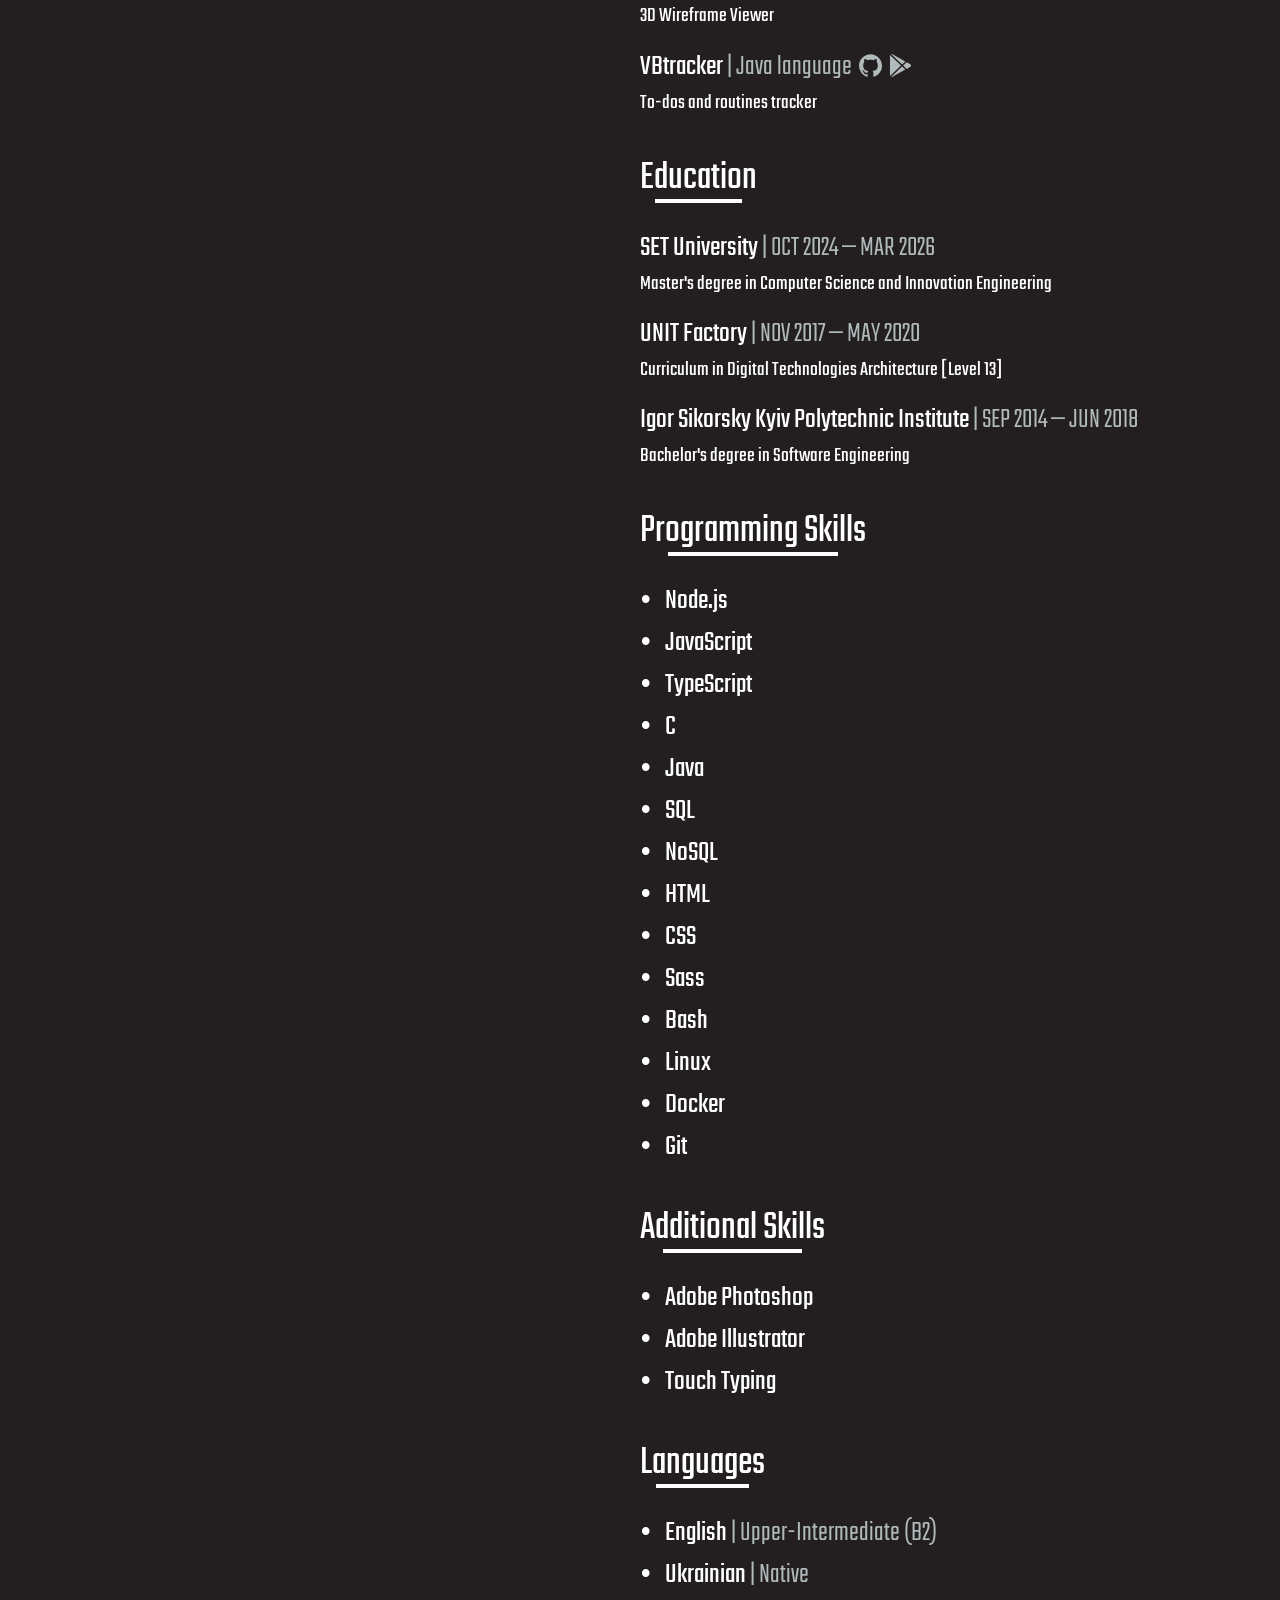
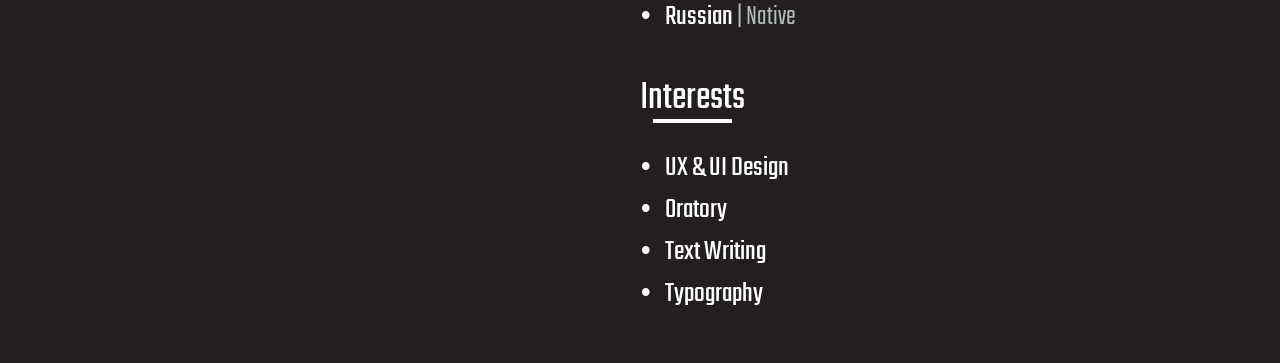
==== commit 46d93dbf: "v5.10 [Update Education section]" ====
--- a/index.html
+++ b/index.html
@@ -167,10 +167,12 @@
 
 				<div class="content">
 					<dl>
+						<dt>SET University<span class="light"> | OCT 2024 &mdash; MAR 2026</span></dt>
+						<dd>Master's degree in Computer Science and Innovation Engineering</dd>
 						<dt>UNIT Factory<span class="light"> | NOV 2017 &mdash; MAY 2020</span></dt>
-						<dd>Software Engineering</dd>
+						<dd>Curriculum in Digital Technologies Architecture [Level 13]</dd>
 						<dt>Igor Sikorsky Kyiv Polytechnic Institute<span class="light"> | SEP 2014 &mdash; JUN 2018</span></dt>
-						<dd>Bachelor degree in Software Engineering</dd>
+						<dd>Bachelor's degree in Software Engineering</dd>
 					</dl>
 				</div>
 
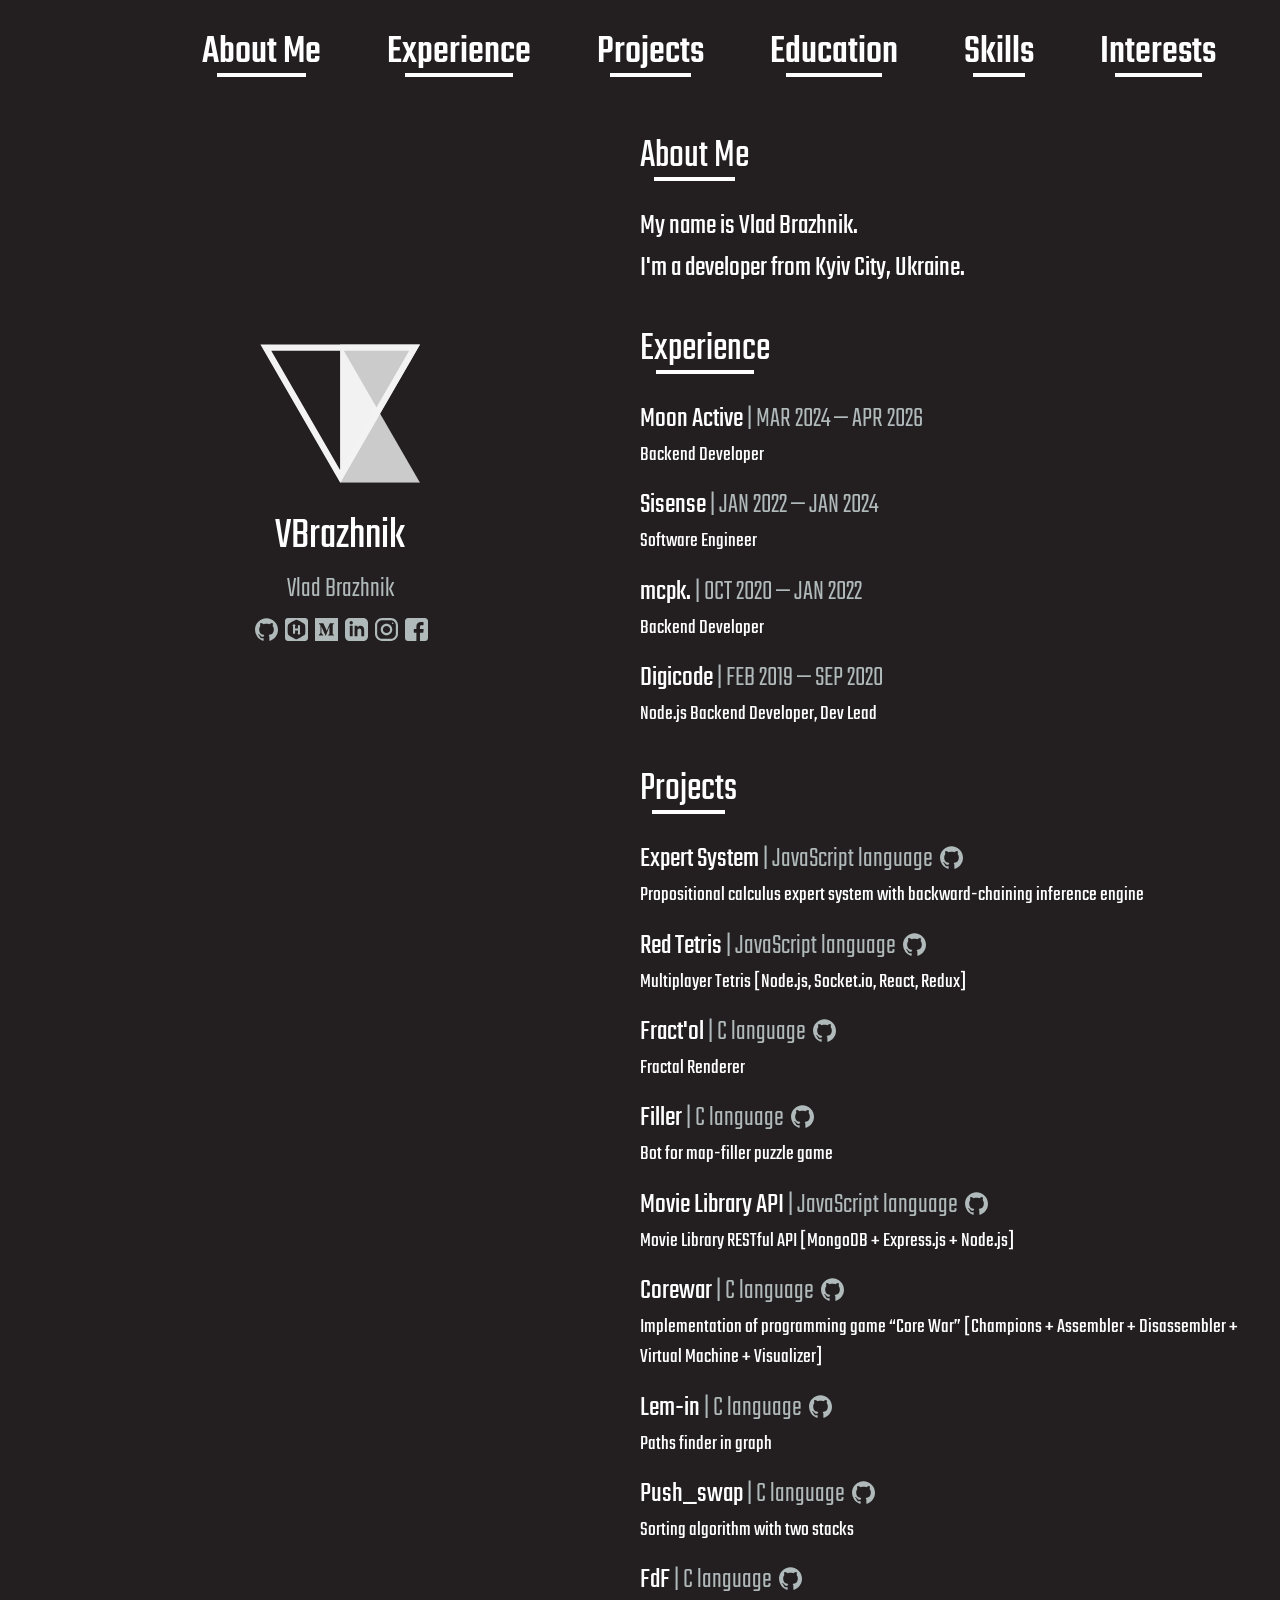
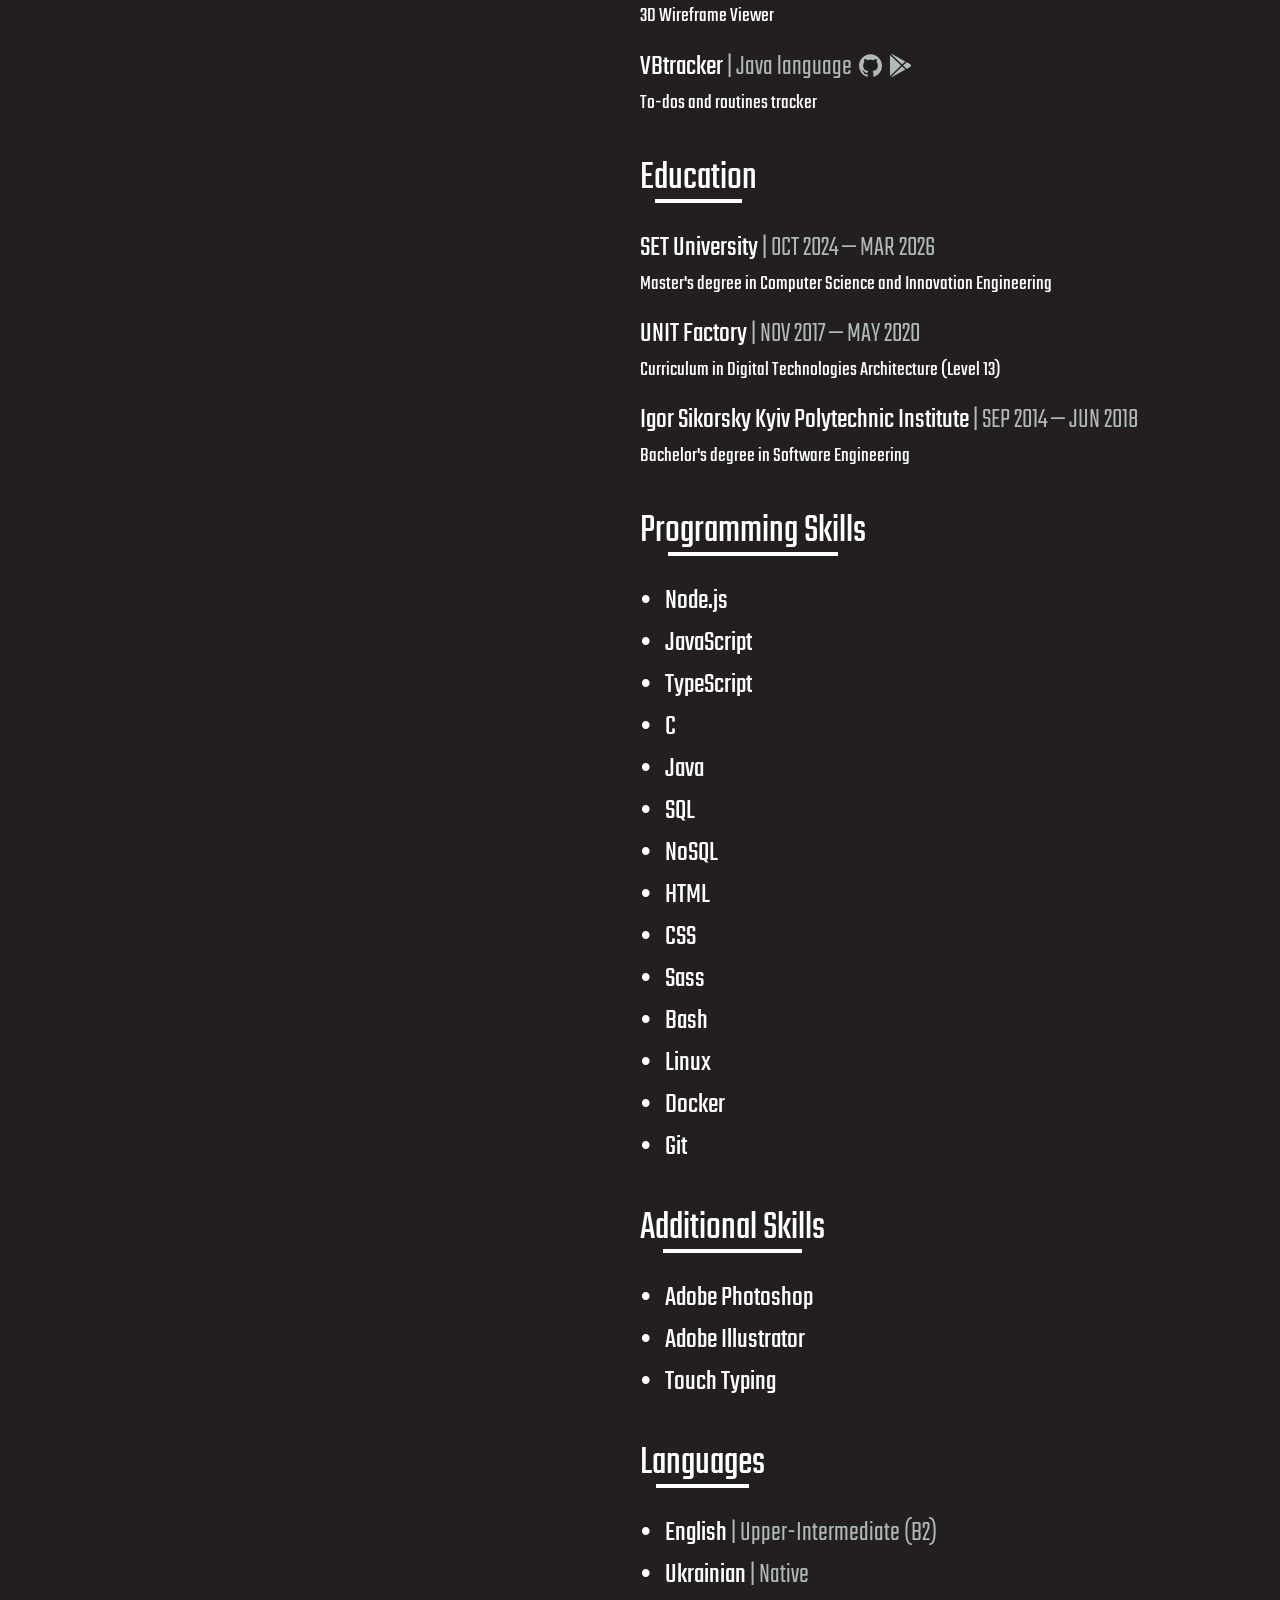
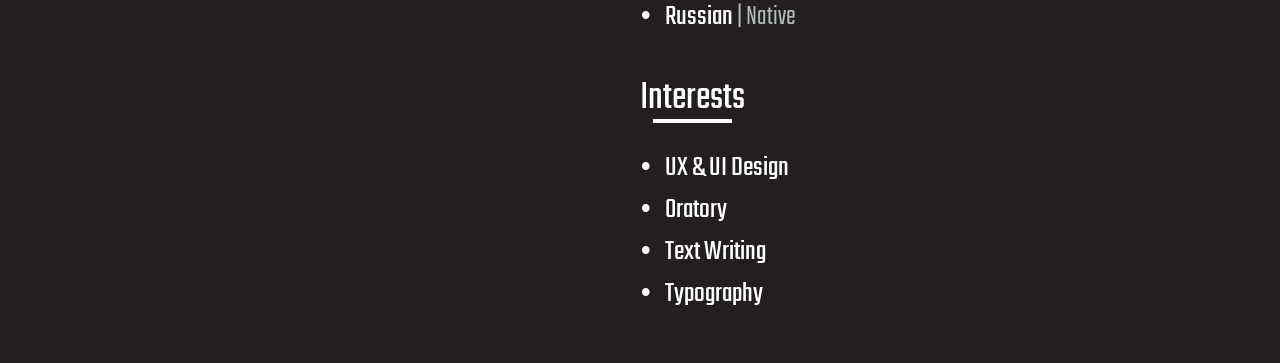
==== commit 30230ace: "v5.11 [Update style]" ====
--- a/index.html
+++ b/index.html
@@ -170,7 +170,7 @@
 						<dt>SET University<span class="light"> | OCT 2024 &mdash; MAR 2026</span></dt>
 						<dd>Master's degree in Computer Science and Innovation Engineering</dd>
 						<dt>UNIT Factory<span class="light"> | NOV 2017 &mdash; MAY 2020</span></dt>
-						<dd>Curriculum in Digital Technologies Architecture [Level 13]</dd>
+						<dd>Curriculum in Digital Technologies Architecture (Level 13)</dd>
 						<dt>Igor Sikorsky Kyiv Polytechnic Institute<span class="light"> | SEP 2014 &mdash; JUN 2018</span></dt>
 						<dd>Bachelor's degree in Software Engineering</dd>
 					</dl>
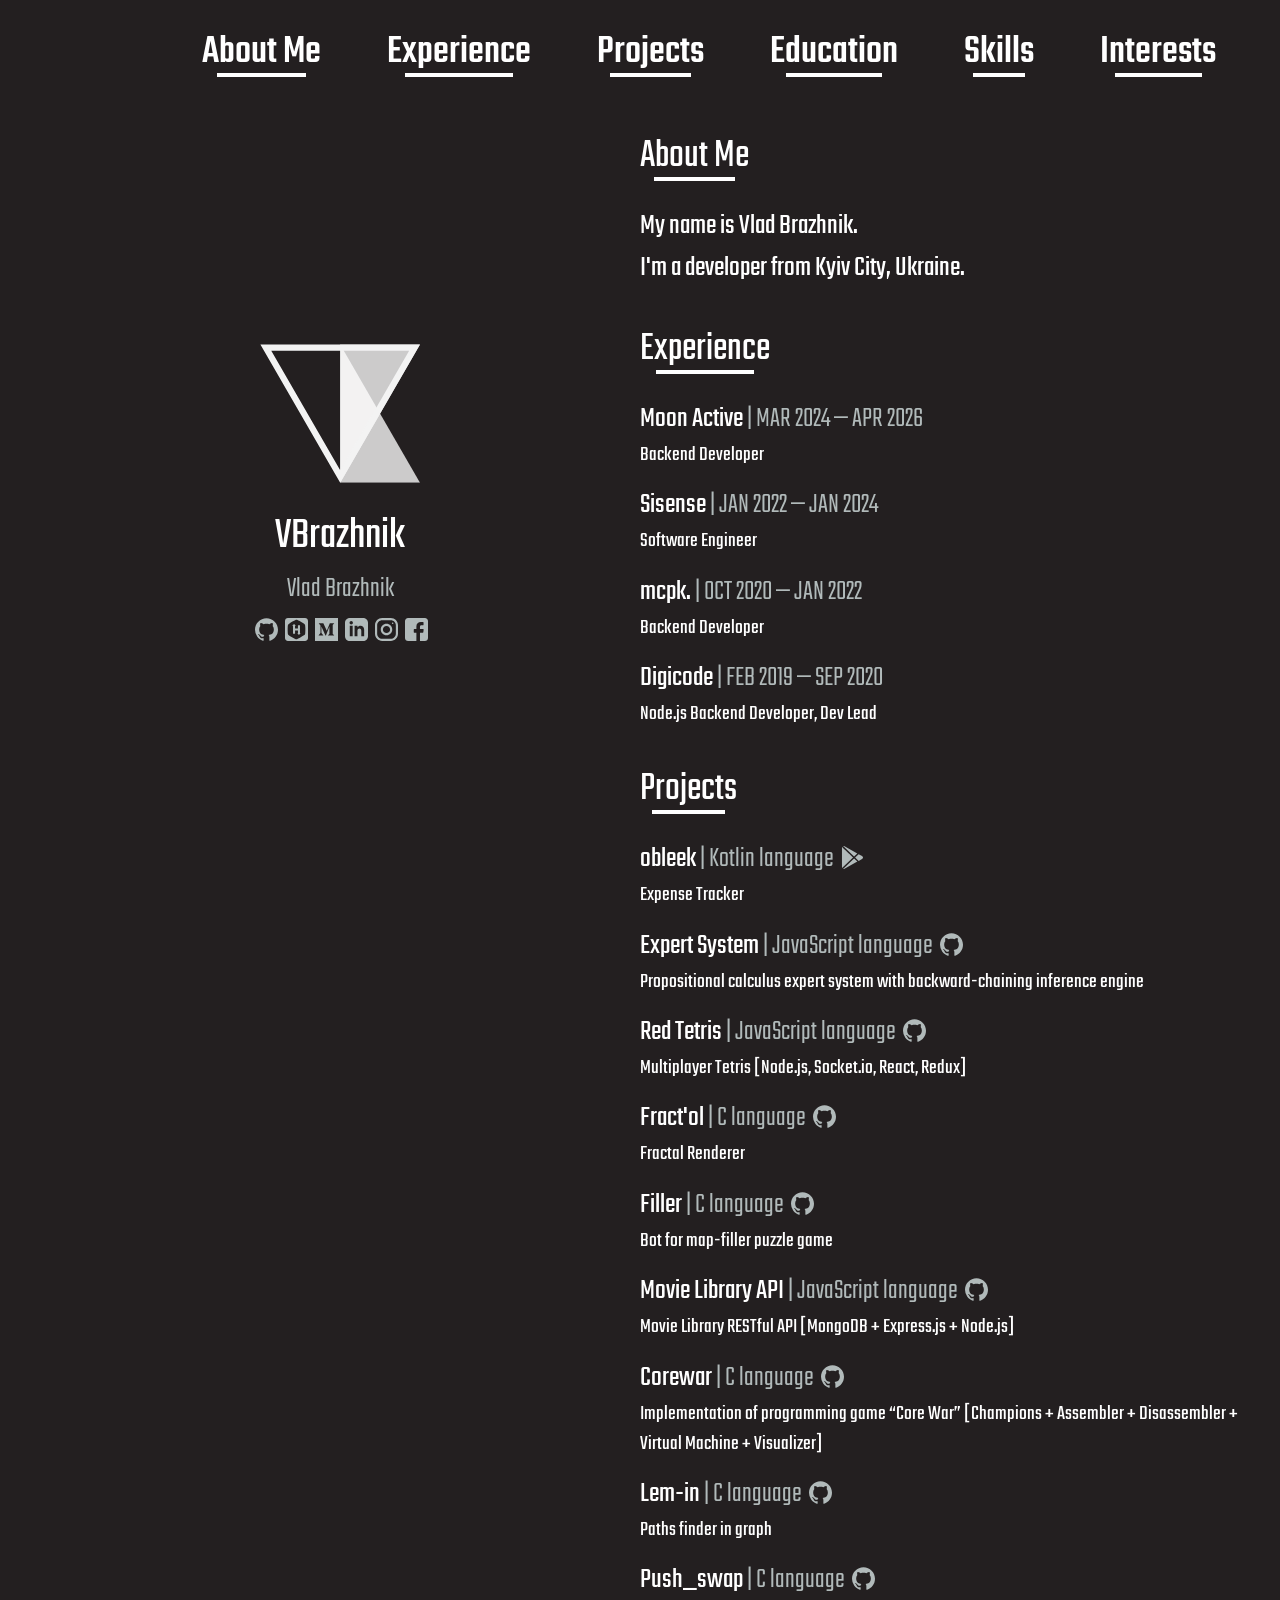
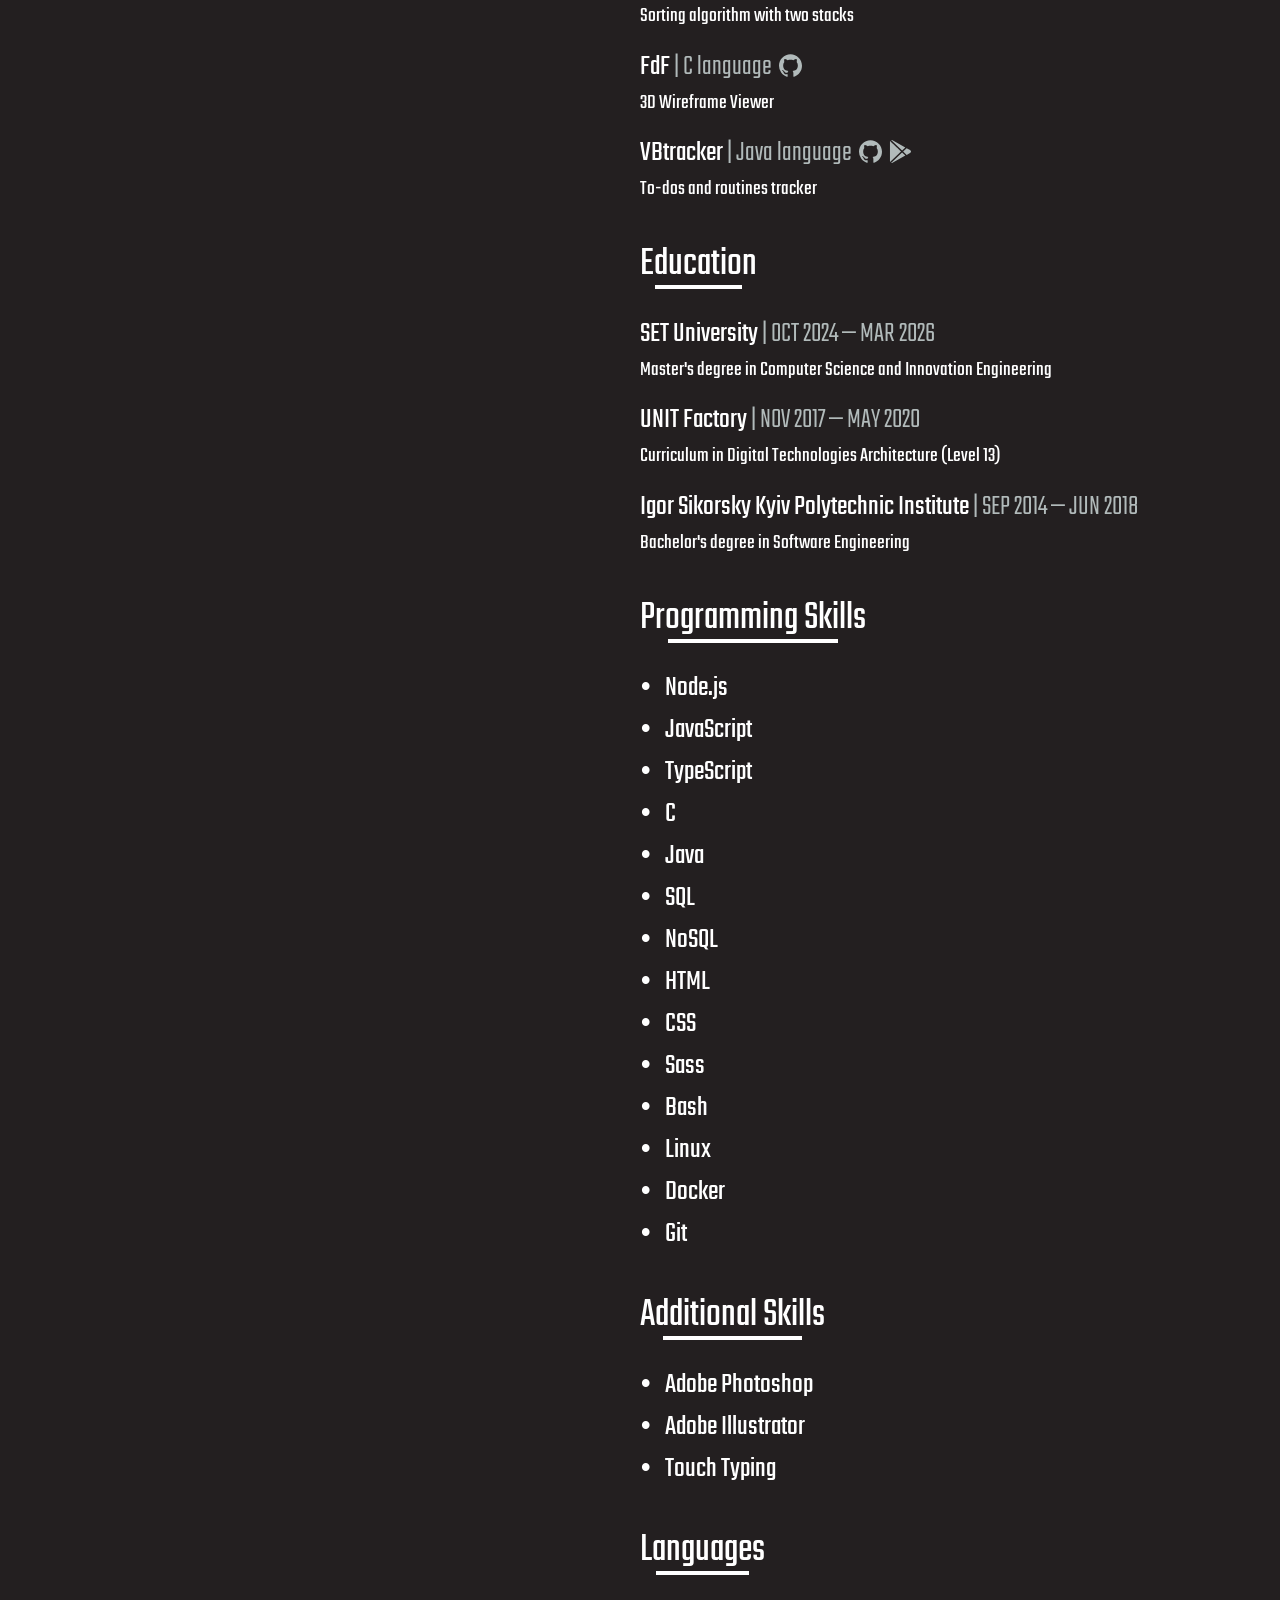
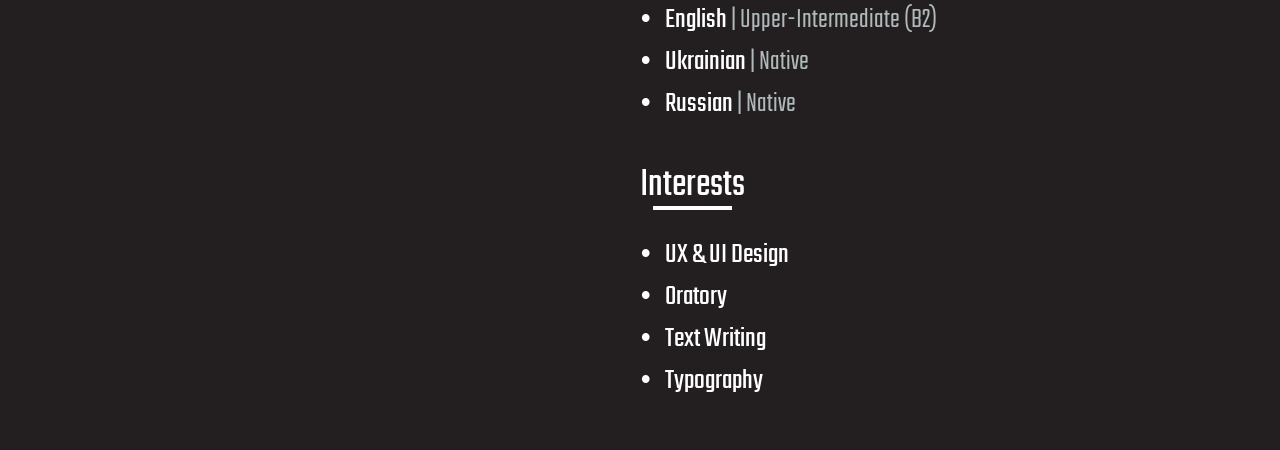
==== commit eb2afaf6: "v5.13 [Add obleek to the list of projects]" ====
--- a/index.html
+++ b/index.html
@@ -126,6 +126,9 @@
 
 				<div class="content">
 					<dl>
+						<dt>obleek<span class="light"> | Kotlin language </span><a href="https://play.google.com/store/apps/details?id=com.vbrazhnik.obleek"><span class="social google-play"/></a></dt>
+						<dd>Expense Tracker</dd>
+
 						<dt>Expert System<span class="light"> | JavaScript language </span><a href="https://github.com/VBrazhnik/Expert-System"><span class="social github"/></a></dt>
 						<dd>Propositional calculus expert system with backward-chaining inference engine</dd>
 
